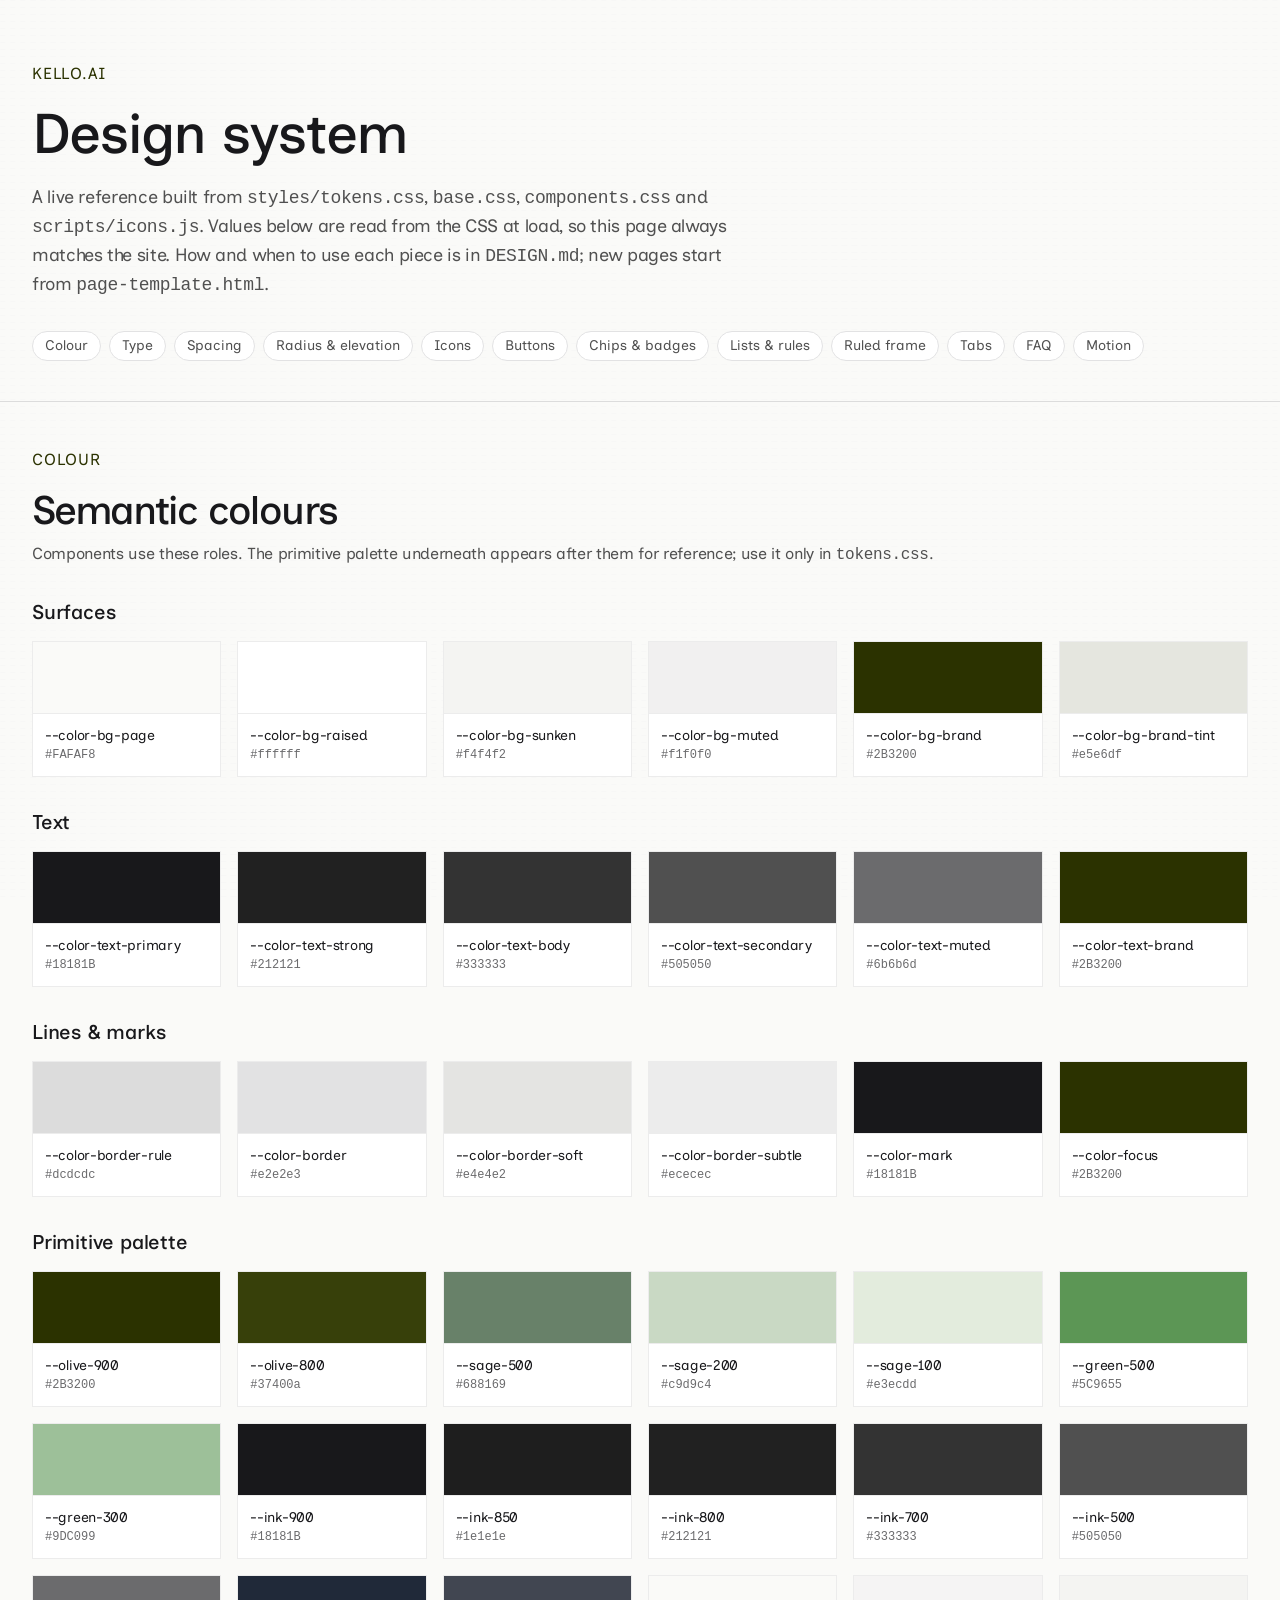
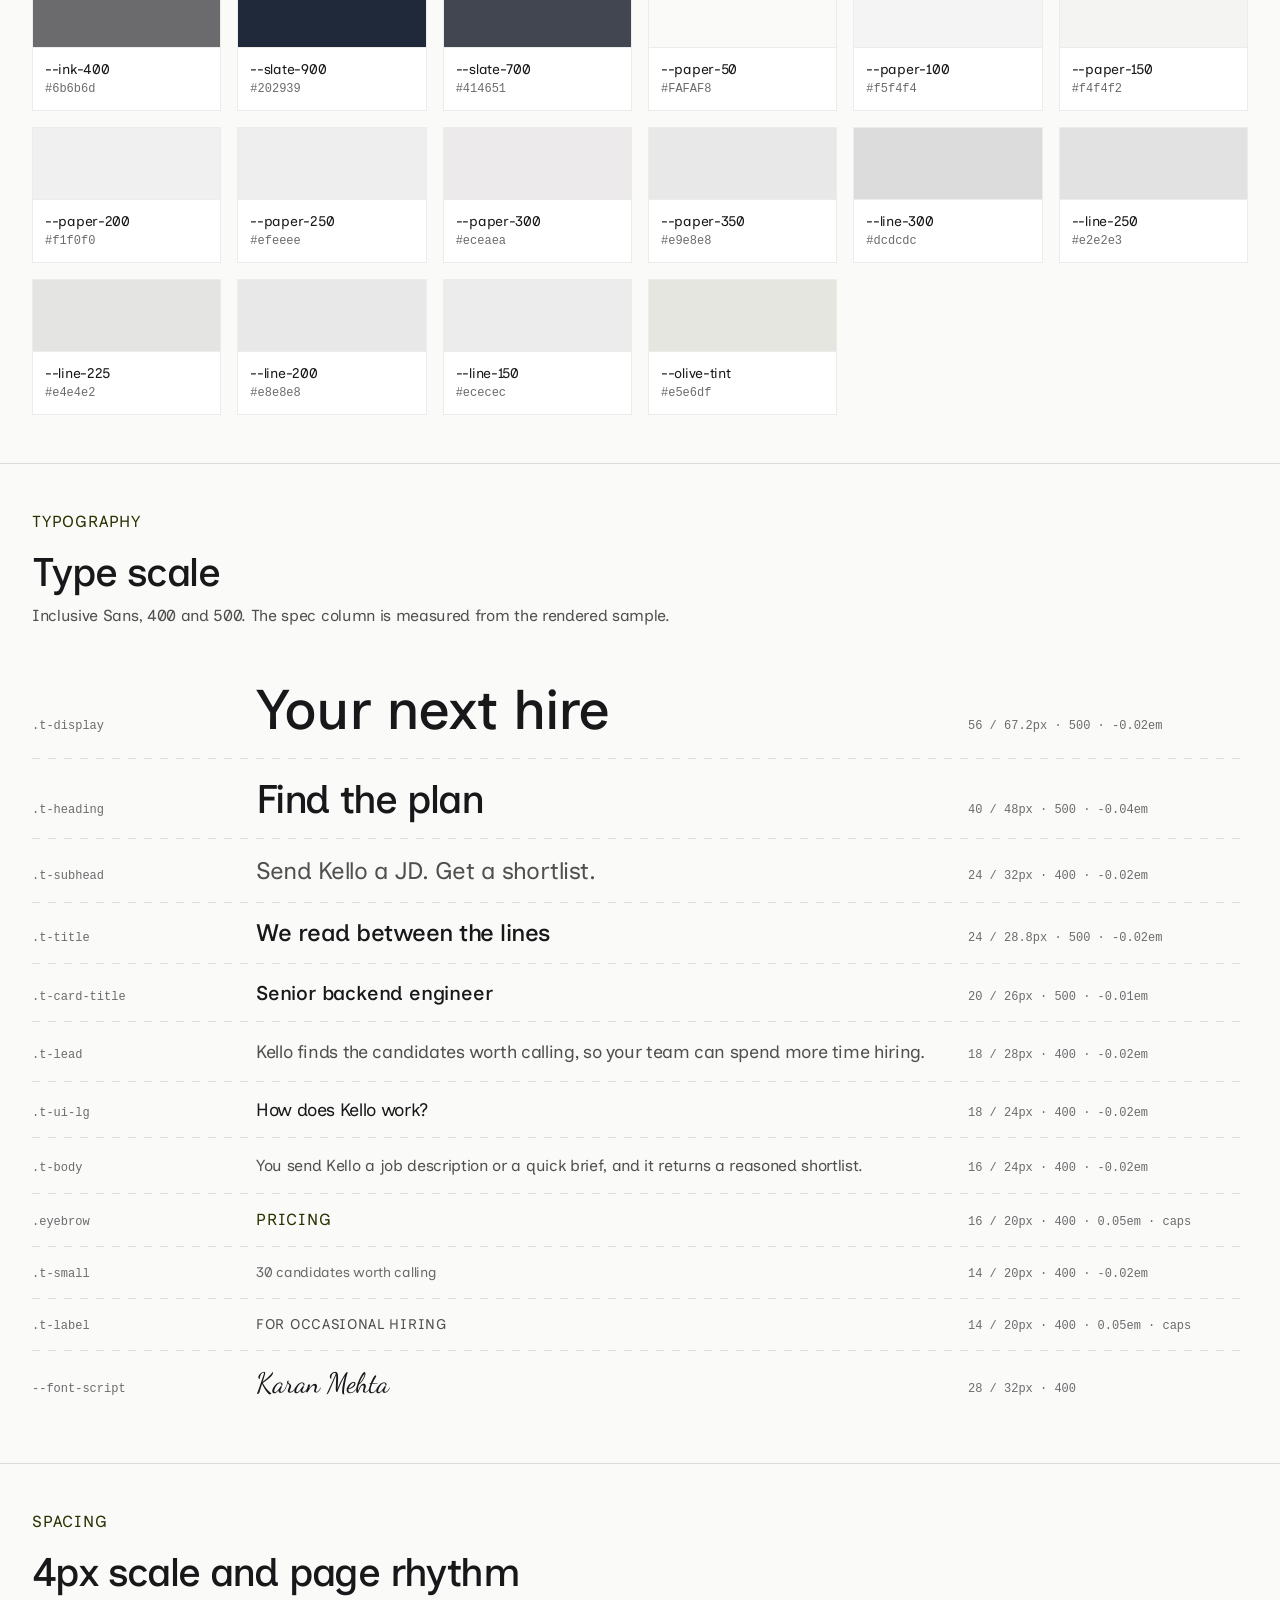
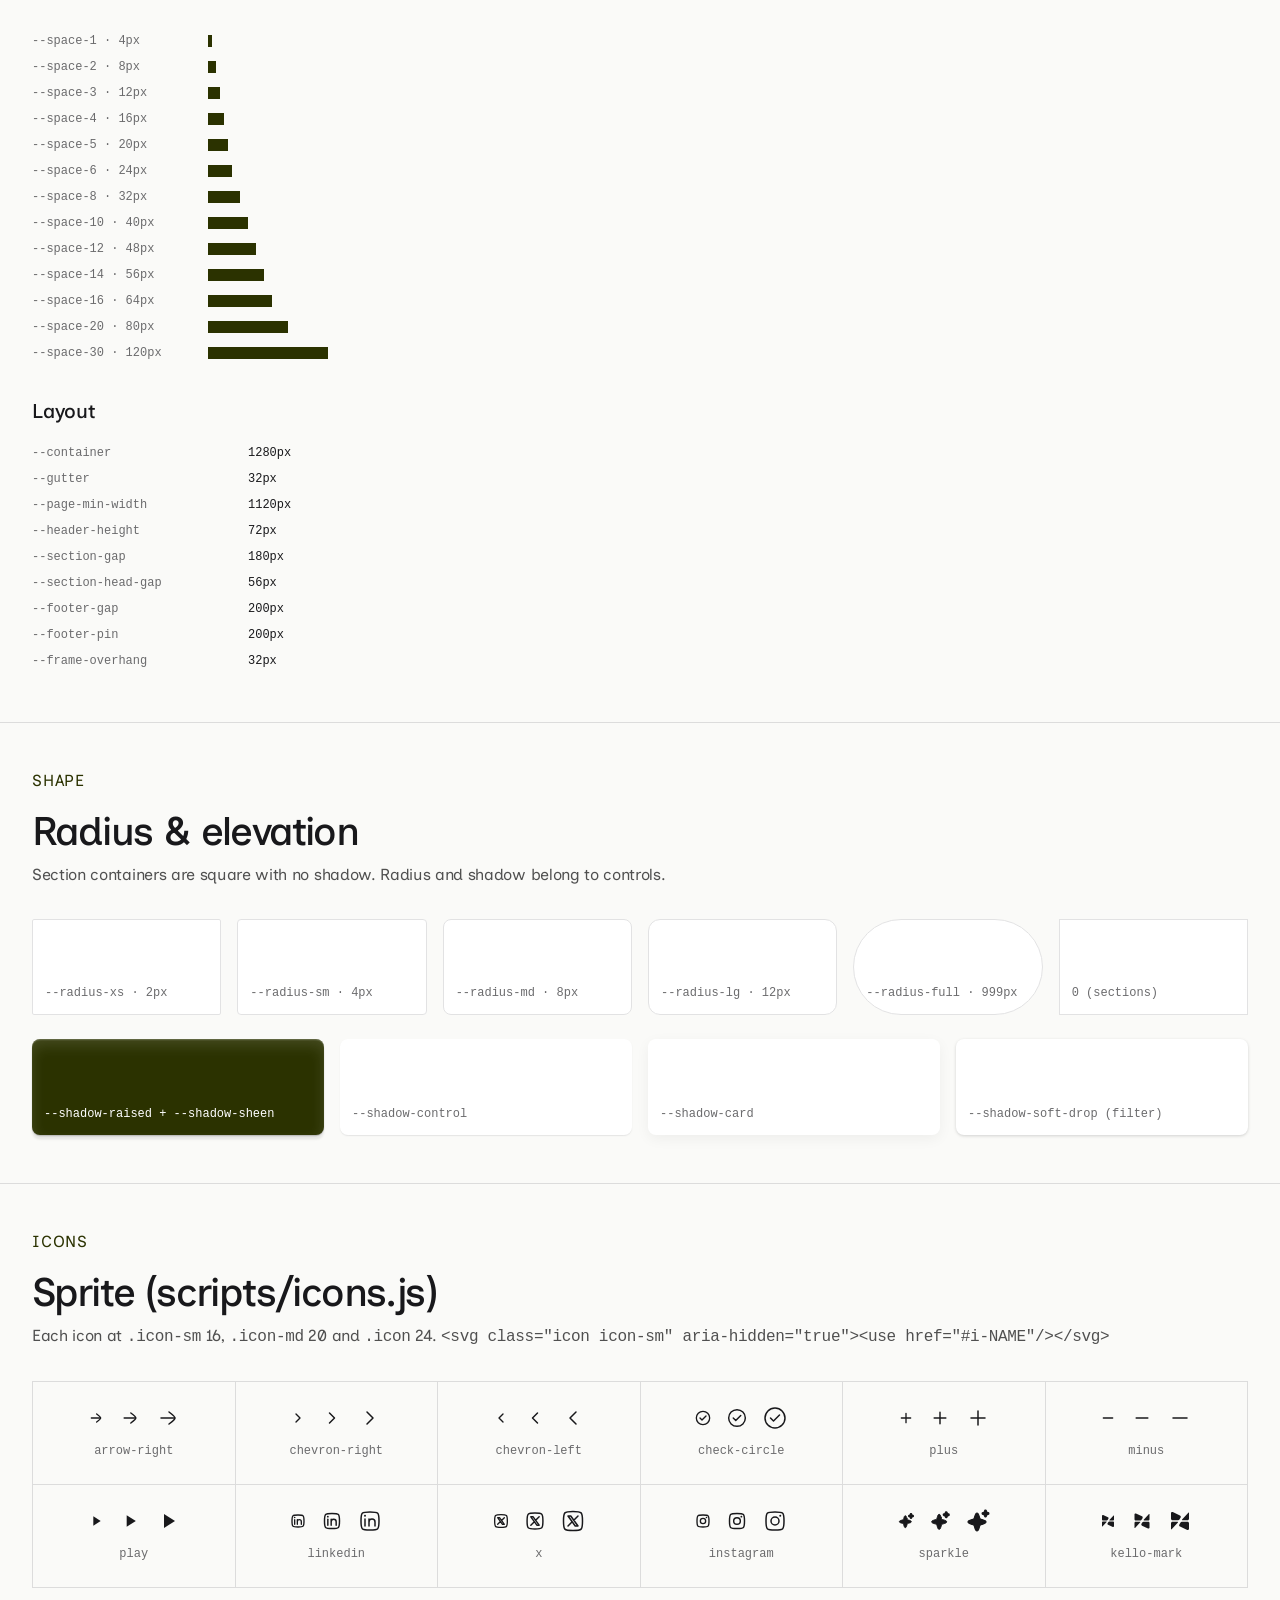
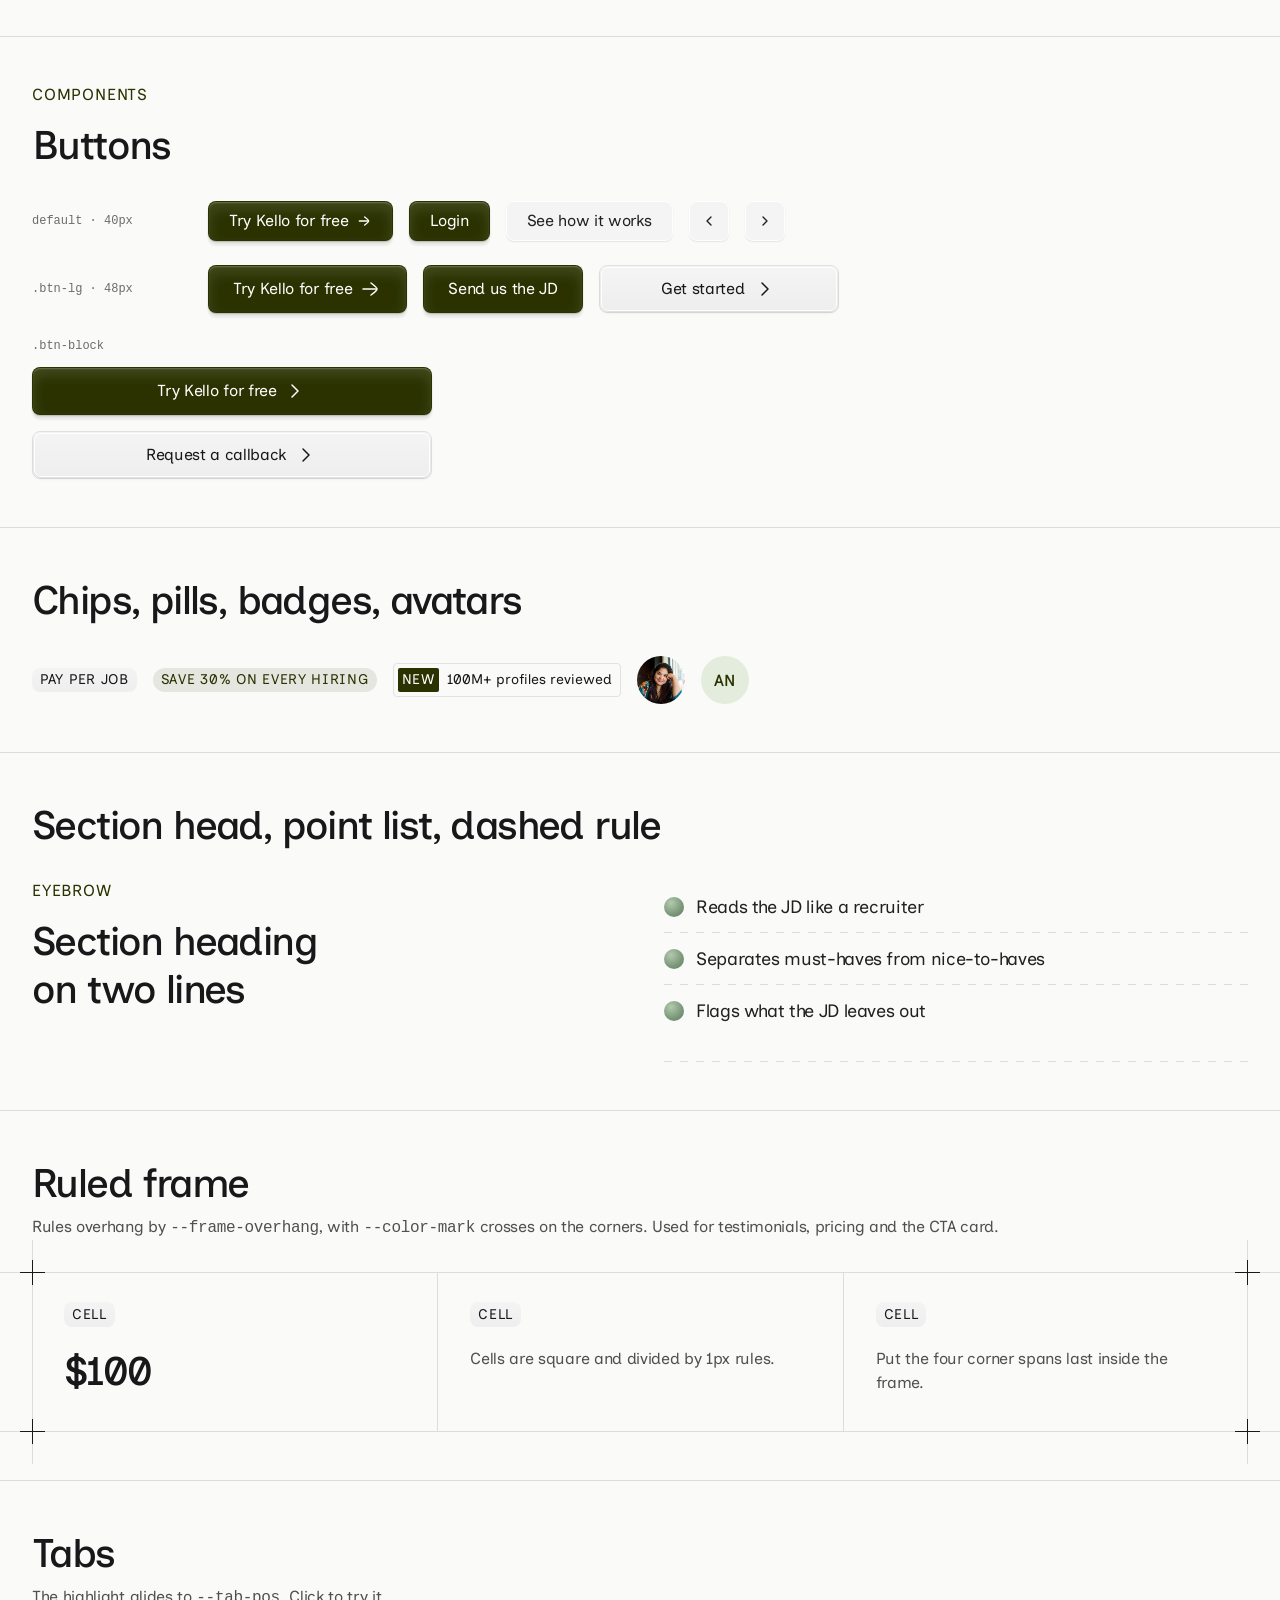
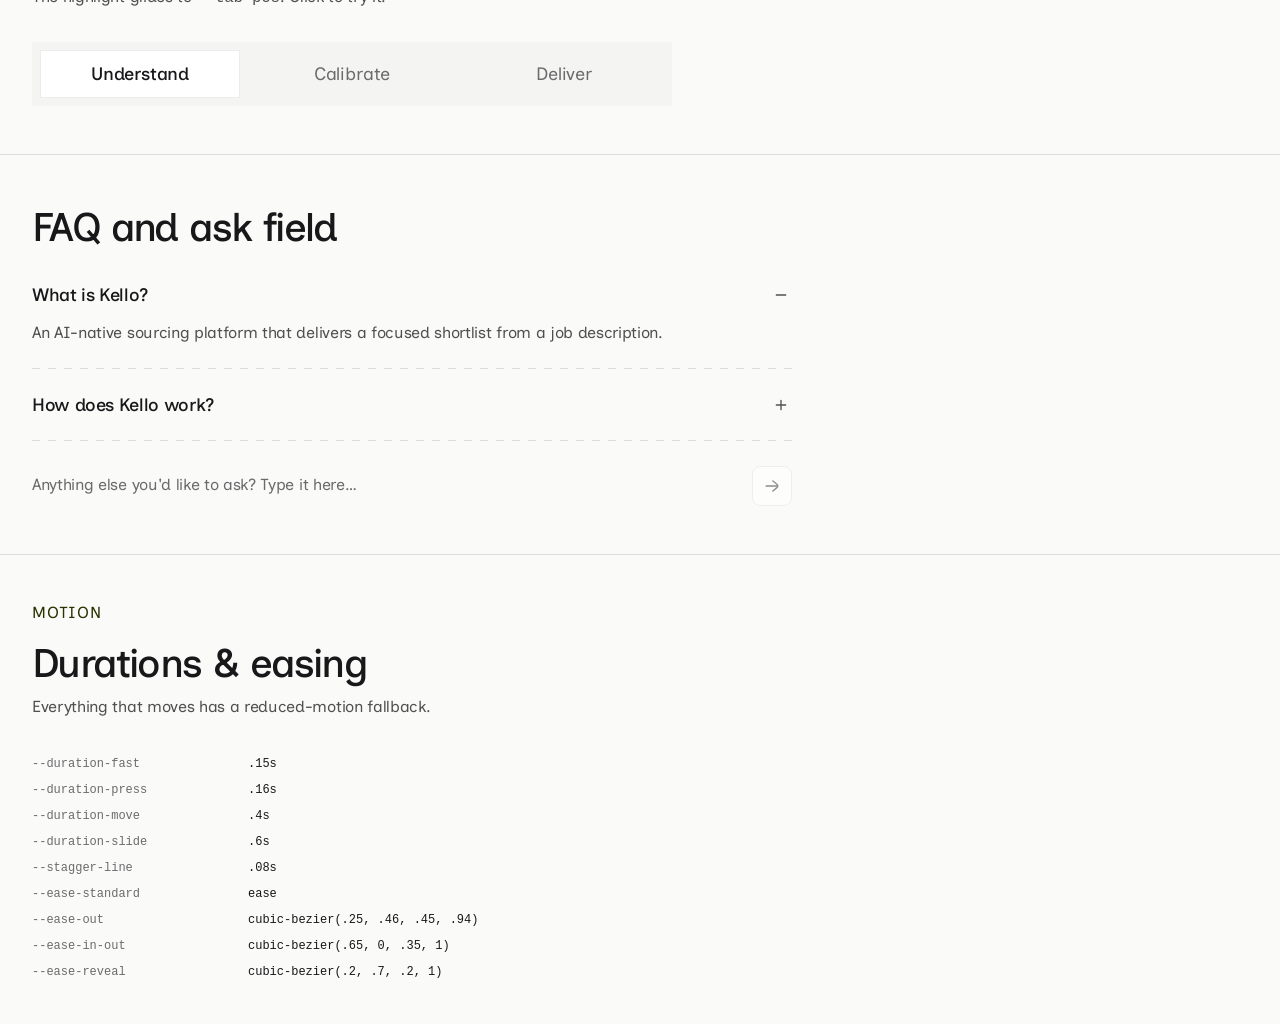
==== design-system.html @ a28cdc4d "Standardise the design system: tokens, components, icons, docs Split the single-file page into a sha" ====
<!DOCTYPE html>
<html lang="en">
<head>
<meta charset="UTF-8">
<meta name="viewport" content="width=device-width, initial-scale=1.0">
<meta name="robots" content="noindex">
<title>Design system — Kello.ai</title>
<link rel="icon" type="image/svg+xml" href="assets/favicon.svg">
<link rel="preconnect" href="https://fonts.googleapis.com">
<link rel="preconnect" href="https://fonts.gstatic.com" crossorigin>
<link href="https://fonts.googleapis.com/css2?family=Inclusive+Sans:ital,wght@0,400;0,500;0,600;0,700;1,500&family=Dancing+Script:wght@500&display=swap" rel="stylesheet">
<link rel="stylesheet" href="styles/tokens.css">
<link rel="stylesheet" href="styles/base.css">
<link rel="stylesheet" href="styles/components.css">
<style>
  /* style-guide layout only; everything it shows comes from the shared CSS */
  .ds-top{padding:var(--space-16) 0 var(--space-10);}
  .ds-top p{margin-top:var(--space-4);max-width:720px;}
  .ds-nav{display:flex;flex-wrap:wrap;gap:var(--space-2);margin-top:var(--space-8);}
  .ds-nav a{padding:var(--space-1) var(--space-3);border:1px solid var(--color-border);border-radius:var(--radius-full);font-size:var(--text-small-size);line-height:var(--text-small-lh);color:var(--color-text-secondary);background:var(--color-bg-raised);}
  .ds-nav a:hover{color:var(--color-text-brand);border-color:var(--color-text-brand);}
  .ds section{padding:var(--space-12) 0;border-top:1px solid var(--color-border-rule);}
  .ds .section-head{margin-bottom:var(--space-8);}
  .ds-note{margin-top:var(--space-2);}
  .ds-grid{display:grid;gap:var(--space-4);}
  .ds-grid.c4{grid-template-columns:repeat(4, 1fr);}
  .ds-grid.c6{grid-template-columns:repeat(6, 1fr);}
  .ds-swatch{border:1px solid var(--color-border-subtle);background:var(--color-bg-raised);}
  .ds-swatch .chipcol{height:72px;border-bottom:1px solid var(--color-border-subtle);}
  .ds-swatch .meta{padding:var(--space-3);}
  .ds-code{font-family:ui-monospace, SFMono-Regular, Menlo, monospace;font-size:12px;line-height:18px;color:var(--color-text-muted);letter-spacing:0;word-break:break-all;}
  .ds-row{display:grid;grid-template-columns:200px 1fr 280px;gap:var(--space-6);align-items:baseline;padding:var(--space-4) 0;background-image:var(--texture-dash-rule);background-repeat:repeat-x;background-position:left bottom;background-size:16px 1px;}
  .ds-row:last-child{background:none;}
  .ds-space{display:flex;align-items:center;gap:var(--space-4);padding:var(--space-1) 0;}
  .ds-space .bar{height:12px;background:var(--color-bg-brand);}
  .ds-space .ds-code{width:160px;}
  .ds-box{height:96px;display:flex;align-items:flex-end;padding:var(--space-3);background:var(--color-bg-raised);border:1px solid var(--color-border);}
  .ds-icons{display:grid;grid-template-columns:repeat(6, 1fr);border-top:1px solid var(--color-border-rule);border-left:1px solid var(--color-border-rule);}
  .ds-icons > div{display:flex;flex-direction:column;align-items:center;gap:var(--space-3);padding:var(--space-6) var(--space-2);border-right:1px solid var(--color-border-rule);border-bottom:1px solid var(--color-border-rule);background:var(--color-bg-page);color:var(--color-text-primary);}
  .ds-icons .sizes{display:flex;align-items:center;gap:var(--space-4);}
  .ds-stack{display:flex;flex-wrap:wrap;align-items:center;gap:var(--space-4);}
  .ds-stack + .ds-stack{margin-top:var(--space-6);}
  .ds-label{width:160px;flex-shrink:0;}
  .ds-frame-demo{display:grid;grid-template-columns:repeat(3, 1fr);background:var(--color-bg-page);}
  .ds-frame-demo > div{padding:var(--space-8);min-height:160px;}
  .ds-frame-demo > div + div{border-left:1px solid var(--color-border-rule);}
  .ds-tabs{max-width:640px;}
  .ds-faq{max-width:760px;}
</style>
</head>
<body class="ds">
<script src="scripts/icons.js"></script>
<div class="bg-pattern"></div>

<div class="wrap">
  <header class="ds-top">
    <div class="eyebrow">Kello.ai</div>
    <h1 class="t-display">Design system</h1>
    <p class="t-lead">A live reference built from <code>styles/tokens.css</code>, <code>base.css</code>, <code>components.css</code> and <code>scripts/icons.js</code>. Values below are read from the CSS at load, so this page always matches the site. How and when to use each piece is in <code>DESIGN.md</code>; new pages start from <code>page-template.html</code>.</p>
    <nav class="ds-nav" aria-label="Sections">
      <a href="#colour">Colour</a><a href="#type">Type</a><a href="#spacing">Spacing</a><a href="#radius">Radius &amp; elevation</a><a href="#icons">Icons</a><a href="#buttons">Buttons</a><a href="#tags">Chips &amp; badges</a><a href="#lists">Lists &amp; rules</a><a href="#frame">Ruled frame</a><a href="#tabs">Tabs</a><a href="#faq">FAQ</a><a href="#motion">Motion</a>
    </nav>
  </header>
</div>

<main>
<section id="colour">
  <div class="wrap">
    <div class="section-head"><div class="eyebrow">Colour</div><h2>Semantic colours</h2>
      <p class="t-body ds-note">Components use these roles. The primitive palette underneath appears after them for reference; use it only in <code>tokens.css</code>.</p></div>
    <h3 class="t-card-title">Surfaces</h3>
    <div class="ds-grid c6" data-swatches="--color-bg-page --color-bg-raised --color-bg-sunken --color-bg-muted --color-bg-brand --color-bg-brand-tint" style="margin:var(--space-4) 0 var(--space-8)"></div>
    <h3 class="t-card-title">Text</h3>
    <div class="ds-grid c6" data-swatches="--color-text-primary --color-text-strong --color-text-body --color-text-secondary --color-text-muted --color-text-brand" style="margin:var(--space-4) 0 var(--space-8)"></div>
    <h3 class="t-card-title">Lines &amp; marks</h3>
    <div class="ds-grid c6" data-swatches="--color-border-rule --color-border --color-border-soft --color-border-subtle --color-mark --color-focus" style="margin:var(--space-4) 0 var(--space-8)"></div>
    <h3 class="t-card-title">Primitive palette</h3>
    <div class="ds-grid c6" data-swatches="--olive-900 --olive-800 --sage-500 --sage-200 --sage-100 --green-500 --green-300 --ink-900 --ink-850 --ink-800 --ink-700 --ink-500 --ink-400 --slate-900 --slate-700 --paper-50 --paper-100 --paper-150 --paper-200 --paper-250 --paper-300 --paper-350 --line-300 --line-250 --line-225 --line-200 --line-150 --olive-tint" style="margin-top:var(--space-4)"></div>
  </div>
</section>

<section id="type">
  <div class="wrap">
    <div class="section-head"><div class="eyebrow">Typography</div><h2>Type scale</h2>
      <p class="t-body ds-note">Inclusive Sans, 400 and 500. The spec column is measured from the rendered sample.</p></div>
    <div id="type-rows">
      <div class="ds-row"><span class="ds-code">.t-display</span><span class="t-display">Your next hire</span><span class="ds-code" data-spec></span></div>
      <div class="ds-row"><span class="ds-code">.t-heading</span><span class="t-heading">Find the plan</span><span class="ds-code" data-spec></span></div>
      <div class="ds-row"><span class="ds-code">.t-subhead</span><span class="t-subhead">Send Kello a JD. Get a shortlist.</span><span class="ds-code" data-spec></span></div>
      <div class="ds-row"><span class="ds-code">.t-title</span><span class="t-title">We read between the lines</span><span class="ds-code" data-spec></span></div>
      <div class="ds-row"><span class="ds-code">.t-card-title</span><span class="t-card-title">Senior backend engineer</span><span class="ds-code" data-spec></span></div>
      <div class="ds-row"><span class="ds-code">.t-lead</span><span class="t-lead">Kello finds the candidates worth calling, so your team can spend more time hiring.</span><span class="ds-code" data-spec></span></div>
      <div class="ds-row"><span class="ds-code">.t-ui-lg</span><span class="t-ui-lg">How does Kello work?</span><span class="ds-code" data-spec></span></div>
      <div class="ds-row"><span class="ds-code">.t-body</span><span class="t-body">You send Kello a job description or a quick brief, and it returns a reasoned shortlist.</span><span class="ds-code" data-spec></span></div>
      <div class="ds-row"><span class="ds-code">.eyebrow</span><span class="eyebrow" style="margin:0">Pricing</span><span class="ds-code" data-spec></span></div>
      <div class="ds-row"><span class="ds-code">.t-small</span><span class="t-small">30 candidates worth calling</span><span class="ds-code" data-spec></span></div>
      <div class="ds-row"><span class="ds-code">.t-label</span><span class="t-label">For occasional hiring</span><span class="ds-code" data-spec></span></div>
      <div class="ds-row"><span class="ds-code">--font-script</span><span style="font-family:var(--font-script);font-size:28px;line-height:32px;color:var(--color-text-primary)">Karan Mehta</span><span class="ds-code" data-spec></span></div>
    </div>
  </div>
</section>

<section id="spacing">
  <div class="wrap">
    <div class="section-head"><div class="eyebrow">Spacing</div><h2>4px scale and page rhythm</h2></div>
    <div id="space-rows" data-space="--space-1 --space-2 --space-3 --space-4 --space-5 --space-6 --space-8 --space-10 --space-12 --space-14 --space-16 --space-20 --space-30"></div>
    <h3 class="t-card-title" style="margin:var(--space-8) 0 var(--space-4)">Layout</h3>
    <div id="layout-rows" data-tokens="--container --gutter --page-min-width --header-height --section-gap --section-head-gap --footer-gap --footer-pin --frame-overhang"></div>
  </div>
</section>

<section id="radius">
  <div class="wrap">
    <div class="section-head"><div class="eyebrow">Shape</div><h2>Radius &amp; elevation</h2>
      <p class="t-body ds-note">Section containers are square with no shadow. Radius and shadow belong to controls.</p></div>
    <div class="ds-grid c6" id="radius-boxes" data-radius="--radius-xs --radius-sm --radius-md --radius-lg --radius-full"></div>
    <div class="ds-grid c4" id="shadow-boxes" style="margin-top:var(--space-6)"></div>
  </div>
</section>

<section id="icons">
  <div class="wrap">
    <div class="section-head"><div class="eyebrow">Icons</div><h2>Sprite (scripts/icons.js)</h2>
      <p class="t-body ds-note">Each icon at <code>.icon-sm</code> 16, <code>.icon-md</code> 20 and <code>.icon</code> 24. <code>&lt;svg class="icon icon-sm" aria-hidden="true"&gt;&lt;use href="#i-NAME"/&gt;&lt;/svg&gt;</code></p></div>
    <div class="ds-icons" id="icon-grid"></div>
  </div>
</section>

<section id="buttons">
  <div class="wrap">
    <div class="section-head"><div class="eyebrow">Components</div><h2>Buttons</h2></div>
    <div class="ds-stack"><span class="ds-code ds-label">default · 40px</span>
      <a href="#" class="btn btn-primary">Try Kello for free <svg class="icon" aria-hidden="true"><use href="#i-arrow-right"/></svg></a>
      <a href="#" class="btn btn-primary">Login</a>
      <a href="#" class="btn btn-secondary">See how it works</a>
      <button class="btn btn-secondary btn-icon" aria-label="Previous"><svg class="icon icon-sm" aria-hidden="true"><use href="#i-chevron-left"/></svg></button>
      <button class="btn btn-secondary btn-icon" aria-label="Next"><svg class="icon icon-sm" aria-hidden="true"><use href="#i-chevron-right"/></svg></button>
    </div>
    <div class="ds-stack"><span class="ds-code ds-label">.btn-lg · 48px</span>
      <a href="#" class="btn btn-primary btn-lg">Try Kello for free <svg class="icon" aria-hidden="true"><use href="#i-arrow-right"/></svg></a>
      <a href="#" class="btn btn-primary btn-lg">Send us the JD</a>
      <a href="#" class="btn btn-lg btn-soft" style="width:240px"><span class="btn-face">Get started <svg class="icon icon-sm" aria-hidden="true"><use href="#i-chevron-right"/></svg></span></a>
    </div>
    <div class="ds-stack" style="max-width:400px"><span class="ds-code ds-label">.btn-block</span></div>
    <div class="ds-grid" style="max-width:400px;margin-top:var(--space-3)">
      <a href="#" class="btn btn-primary btn-lg btn-block">Try Kello for free <svg class="icon" aria-hidden="true"><use href="#i-chevron-right"/></svg></a>
      <a href="#" class="btn btn-lg btn-soft btn-block"><span class="btn-face">Request a callback <svg class="icon icon-sm" aria-hidden="true"><use href="#i-chevron-right"/></svg></span></a>
    </div>
  </div>
</section>

<section id="tags">
  <div class="wrap">
    <div class="section-head"><h2>Chips, pills, badges, avatars</h2></div>
    <div class="ds-stack">
      <span class="chip">PAY PER JOB</span>
      <span class="pill">SAVE 30% ON EVERY HIRING</span>
      <span class="badge"><span class="badge-tag">NEW</span> 100M+ profiles reviewed</span>
      <img class="avatar" src="assets/avatar-ananya.jpg" alt="">
      <span class="avatar initials" aria-hidden="true">AN</span>
    </div>
  </div>
</section>

<section id="lists">
  <div class="wrap">
    <div class="section-head"><h2>Section head, point list, dashed rule</h2></div>
    <div class="ds-grid c4" style="grid-template-columns:1fr 1fr;gap:var(--space-12)">
      <div>
        <div class="section-head" style="margin:0"><div class="eyebrow">Eyebrow</div><h2>Section heading<br>on two lines</h2></div>
      </div>
      <div>
        <ul class="point-list">
          <li><span class="point-dot" aria-hidden="true"></span>Reads the JD like a recruiter</li>
          <li><span class="point-dot" aria-hidden="true"></span>Separates must-haves from nice-to-haves</li>
          <li><span class="point-dot" aria-hidden="true"></span>Flags what the JD leaves out</li>
        </ul>
        <div class="rule-dashed" style="margin-top:var(--space-6)"></div>
      </div>
    </div>
  </div>
</section>

<section id="frame">
  <div class="wrap">
    <div class="section-head"><h2>Ruled frame</h2>
      <p class="t-body ds-note">Rules overhang by <code>--frame-overhang</code>, with <code>--color-mark</code> crosses on the corners. Used for testimonials, pricing and the CTA card.</p></div>
    <div class="ruled-frame ds-frame-demo">
      <div><span class="chip">CELL</span><p class="t-heading" style="margin-top:var(--space-6)">$100</p></div>
      <div><span class="chip">CELL</span><p class="t-body" style="margin-top:var(--space-6)">Cells are square and divided by 1px rules.</p></div>
      <div><span class="chip">CELL</span><p class="t-body" style="margin-top:var(--space-6)">Put the four corner spans last inside the frame.</p></div>
      <span class="ruled-corner tl" aria-hidden="true"></span>
      <span class="ruled-corner tr" aria-hidden="true"></span>
      <span class="ruled-corner bl" aria-hidden="true"></span>
      <span class="ruled-corner br" aria-hidden="true"></span>
    </div>
  </div>
</section>

<section id="tabs">
  <div class="wrap">
    <div class="section-head"><h2>Tabs</h2>
      <p class="t-body ds-note">The highlight glides to <code>--tab-pos</code>. Click to try it.</p></div>
    <div class="tabs ds-tabs" role="tablist" aria-label="Demo" style="--tab-count:3">
      <span class="tab-glider" aria-hidden="true"></span>
      <button class="tab-btn active" role="tab" aria-selected="true">Understand</button>
      <button class="tab-btn" role="tab" aria-selected="false">Calibrate</button>
      <button class="tab-btn" role="tab" aria-selected="false">Deliver</button>
    </div>
  </div>
</section>

<section id="faq">
  <div class="wrap">
    <div class="section-head"><h2>FAQ and ask field</h2></div>
    <div class="ds-faq">
      <div class="faq-item open">
        <button class="faq-q-btn" aria-expanded="true" aria-controls="ds-a-1">
          <span class="faq-q" id="ds-q-1">What is Kello?</span>
          <span class="faq-icon" aria-hidden="true">
            <svg class="icon icon-sm i-plus" aria-hidden="true"><use href="#i-plus"/></svg>
            <svg class="icon icon-sm i-minus" aria-hidden="true"><use href="#i-minus"/></svg>
          </span>
        </button>
        <div class="faq-a" id="ds-a-1" role="region" aria-labelledby="ds-q-1">An AI-native sourcing platform that delivers a focused shortlist from a job description.</div>
      </div>
      <div class="faq-item">
        <button class="faq-q-btn" aria-expanded="false" aria-controls="ds-a-2">
          <span class="faq-q" id="ds-q-2">How does Kello work?</span>
          <span class="faq-icon" aria-hidden="true">
            <svg class="icon icon-sm i-plus" aria-hidden="true"><use href="#i-plus"/></svg>
            <svg class="icon icon-sm i-minus" aria-hidden="true"><use href="#i-minus"/></svg>
          </span>
        </button>
        <div class="faq-a" id="ds-a-2" role="region" aria-labelledby="ds-q-2">It reads between the lines, searches 100M+ profiles and returns a reasoned shortlist.</div>
      </div>
      <form class="ask-field" action="#" novalidate>
        <label class="sr-only" for="ds-ask">Ask Kello a question</label>
        <input id="ds-ask" type="text" autocomplete="off" placeholder="Anything else you'd like to ask? Type it here…">
        <button type="submit" aria-label="Send your question"><svg class="icon icon-md" aria-hidden="true"><use href="#i-arrow-right"/></svg></button>
      </form>
    </div>
  </div>
</section>

<section id="motion">
  <div class="wrap">
    <div class="section-head"><div class="eyebrow">Motion</div><h2>Durations &amp; easing</h2>
      <p class="t-body ds-note">Everything that moves has a reduced-motion fallback.</p></div>
    <div id="motion-rows" data-tokens="--duration-fast --duration-press --duration-move --duration-slide --stagger-line --ease-standard --ease-out --ease-in-out --ease-reveal"></div>
  </div>
</section>
</main>

<script src="scripts/site.js"></script>
<script>
(function(){
  const root = getComputedStyle(document.documentElement);
  const val = t => root.getPropertyValue(t).trim();
  const el = (tag, cls, html) => { const e = document.createElement(tag); if (cls) e.className = cls; if (html != null) e.innerHTML = html; return e; };

  // colour swatches
  document.querySelectorAll('[data-swatches]').forEach(grid=>{
    grid.dataset.swatches.split(' ').forEach(t=>{
      const s = el('div', 'ds-swatch');
      const c = el('div', 'chipcol'); c.style.background = 'var(' + t + ')';
      s.append(c, el('div', 'meta', '<div class="t-small" style="color:var(--color-text-primary)">' + t + '</div><div class="ds-code">' + val(t) + '</div>'));
      grid.append(s);
    });
  });

  // type specs, measured from each sample
  document.querySelectorAll('#type-rows .ds-row').forEach(row=>{
    const c = getComputedStyle(row.children[1]);
    const ls = parseFloat(c.letterSpacing) / parseFloat(c.fontSize);
    row.querySelector('[data-spec]').textContent =
      parseFloat(c.fontSize) + ' / ' + parseFloat(c.lineHeight) + 'px · ' + c.fontWeight +
      (isNaN(ls) || !ls ? '' : ' · ' + ls.toFixed(2) + 'em') + (c.textTransform === 'uppercase' ? ' · caps' : '');
  });

  // spacing bars
  const sp = document.getElementById('space-rows');
  sp.dataset.space.split(' ').forEach(t=>{
    const r = el('div', 'ds-space');
    const b = el('div', 'bar'); b.style.width = 'var(' + t + ')';
    r.append(el('span', 'ds-code', t + ' · ' + val(t)), b);
    sp.append(r);
  });
  document.querySelectorAll('#layout-rows, #motion-rows').forEach(box=>{
    box.dataset.tokens.split(' ').forEach(t=>{
      box.append(el('div', 'ds-space', '<span class="ds-code" style="width:200px">' + t + '</span><span class="ds-code" style="width:auto;color:var(--color-text-primary)">' + val(t) + '</span>'));
    });
  });

  // radius + shadows
  const rb = document.getElementById('radius-boxes');
  rb.dataset.radius.split(' ').concat(['0 (sections)']).forEach(t=>{
    const b = el('div', 'ds-box');
    b.style.borderRadius = t.startsWith('--') ? 'var(' + t + ')' : '0';
    b.append(el('span', 'ds-code', t + (t.startsWith('--') ? ' · ' + val(t) : '')));
    rb.append(b);
  });
  const sb = document.getElementById('shadow-boxes');
  [['--shadow-raised', 'var(--shadow-raised), var(--shadow-sheen)', true], ['--shadow-control', 'var(--shadow-control)'], ['--shadow-card', 'var(--shadow-card)'], ['--shadow-soft-drop', null]].forEach(([t, sh, dark])=>{
    const b = el('div', 'ds-box');
    b.style.borderRadius = 'var(--radius-md)'; b.style.border = '0';
    if (sh) b.style.boxShadow = sh; else b.style.filter = 'drop-shadow(var(--shadow-soft-drop))';
    if (dark) { b.style.background = 'var(--color-bg-brand)'; }
    const l = el('span', 'ds-code', t + (dark ? ' + --shadow-sheen' : '') + (sh ? '' : ' (filter)'));
    if (dark) l.style.color = 'var(--color-text-inverse)';
    b.append(l); sb.append(b);
  });

  // icons
  const ig = document.getElementById('icon-grid');
  (window.KELLO_ICONS || []).forEach(n=>{
    const use = '<use href="#i-' + n + '"/>';
    const c = el('div', '', '<div class="sizes">' +
      '<svg class="icon icon-sm" aria-hidden="true">' + use + '</svg>' +
      '<svg class="icon icon-md" aria-hidden="true">' + use + '</svg>' +
      '<svg class="icon" aria-hidden="true">' + use + '</svg></div><span class="ds-code">' + n + '</span>');
    ig.append(c);
  });

  // demo tabs: click glides the highlight
  document.querySelectorAll('.ds-tabs').forEach(tabs=>{
    const btns = [...tabs.querySelectorAll('.tab-btn')];
    btns.forEach((b, i)=>b.addEventListener('click', ()=>{
      tabs.style.setProperty('--tab-pos', i);
      btns.forEach((x, j)=>{ x.classList.toggle('active', i === j); x.setAttribute('aria-selected', i === j); });
    }));
  });
})();
</script>
</body>
</html>
---- styles/tokens.css ----
/* ==========================================================================
   Kello design tokens
   --------------------------------------------------------------------------
   Every value the design language uses lives here. Components and pages
   read the SEMANTIC tokens (--color-text-muted, --text-body-size, ...);
   the PRIMITIVE palette underneath is only referenced from this file.
   See DESIGN.md for when to use what, and design-system.html for a live
   view of every token.
   ========================================================================== */

:root{
  /* ---- Primitive palette ------------------------------------------------ */
  /* brand olive */
  --olive-900:#2B3200;          /* primary action, brand mark */
  --olive-800:#37400a;
  /* sage greens (supporting) */
  --sage-500:#688169;
  --sage-200:#c9d9c4;
  --sage-100:#e3ecdd;
  --green-500:#5C9655;          /* CTA depth-art lines */
  --green-300:#9DC099;          /* CTA depth-art glow */
  /* warm neutrals (text) */
  --ink-900:#18181B;
  --ink-850:#1e1e1e;
  --ink-800:#212121;
  --ink-700:#333333;
  --ink-500:#505050;
  --ink-400:#6b6b6d;            /* 5.1:1 on the page, 4.8:1 on sunken surfaces */
  /* cool neutrals (pricing, from the Figma pricing frame) */
  --slate-900:#202939;
  --slate-700:#414651;
  /* warm neutrals (surfaces and lines) */
  --paper-50:#FAFAF8;
  --paper-100:#f5f4f4;
  --paper-150:#f4f4f2;
  --paper-200:#f1f0f0;
  --paper-250:#efeeee;
  --paper-300:#eceaea;
  --paper-350:#e9e8e8;
  --line-300:#dcdcdc;
  --line-250:#e2e2e3;
  --line-225:#e4e4e2;
  --line-200:#e8e8e8;
  --line-150:#ececec;
  --white:#ffffff;
  --near-white:#fefeff;         /* button highlight edge */
  --olive-tint:#e5e6df;         /* olive-on-light pill */

  /* ---- Semantic colour ---------------------------------------------------- */
  --color-bg-page:var(--paper-50);          /* canvas */
  --color-bg-raised:var(--white);           /* panels, cards, fields */
  --color-bg-sunken:var(--paper-150);       /* tab bars, trays */
  --color-bg-muted:var(--paper-200);        /* placeholders, avatars */
  --color-bg-brand:var(--olive-900);
  --color-bg-brand-tint:var(--olive-tint);

  --color-text-primary:var(--ink-900);      /* headings, key copy */
  --color-text-strong:var(--ink-800);       /* nav, list items, quotes */
  --color-text-body:var(--ink-700);         /* long-form paragraphs */
  --color-text-secondary:var(--ink-500);    /* supporting copy, footer */
  --color-text-muted:var(--ink-400);        /* meta, placeholders, inactive */
  --color-text-inverse:var(--white);
  --color-text-brand:var(--olive-900);      /* eyebrows, links, hover */

  --color-border-rule:var(--line-300);      /* ruled frames, dashed rules */
  --color-border:var(--line-250);           /* controls */
  --color-border-soft:var(--line-225);      /* footer rules */
  --color-border-subtle:var(--line-150);    /* raised cards */
  --color-mark:var(--ink-900);              /* ruled-frame corner crosses */

  --color-focus:var(--olive-900);

  /* ---- Typography --------------------------------------------------------- */
  --font-sans:'Inclusive Sans', ui-sans-serif, system-ui, -apple-system, sans-serif;
  --font-script:'Dancing Script', 'Segoe Script', 'Brush Script MT', cursive;

  --weight-regular:400;
  --weight-medium:500;

  --tracking-tighter:-0.04em;   /* section headings */
  --tracking-tight:-0.02em;     /* default for all running text */
  --tracking-snug:-0.01em;      /* tabs, card titles, wordmark */
  --tracking-caps:0.05em;       /* every ALL-CAPS label */

  /* type scale: size / line-height pairs (px) */
  --text-display-size:56px;  --text-display-lh:1.2;   /* hero headline */
  --text-heading-size:40px;  --text-heading-lh:1.2;   /* section headings, prices */
  --text-subhead-size:24px;  --text-subhead-lh:32px;  /* lead lines, wordmark */
  --text-title-size:24px;    --text-title-lh:1.2;     /* panel titles */
  --text-card-size:20px;     --text-card-lh:26px;     /* card titles */
  --text-lead-size:18px;     --text-lead-lh:28px;     /* paragraphs, lists, quotes */
  --text-ui-lg-size:18px;    --text-ui-lg-lh:24px;    /* nav-scale UI, FAQ questions, footer */
  --text-body-size:16px;     --text-body-lh:24px;     /* body, buttons (48px) */
  --text-control-size:16px;  --text-control-lh:20px;  /* buttons (40px), eyebrows */
  --text-small-size:14px;    --text-small-lh:20px;    /* meta, features, labels */
  --text-tag-size:14px;      --text-tag-lh:16px;      /* chips, pills */

  /* ---- Spacing (4px base; --space-N = N x 4px) ---------------------------- */
  --space-1:4px;
  --space-2:8px;
  --space-3:12px;
  --space-4:16px;
  --space-5:20px;
  --space-6:24px;
  --space-8:32px;
  --space-10:40px;
  --space-12:48px;
  --space-14:56px;
  --space-16:64px;
  --space-20:80px;
  --space-30:120px;

  /* ---- Layout ------------------------------------------------------------- */
  --container:1280px;
  --gutter:var(--space-8);                  /* min side margin below the container */
  --page-min-width:1120px;                  /* desktop-only layout */
  --header-height:72px;
  --section-gap:180px;                      /* content-to-content between sections */
  --section-head-gap:var(--space-14);       /* heading block to its content */
  --footer-gap:200px;                       /* last section to the footer's content */
  --footer-pin:200px;                       /* card height above the fold when the curtain freezes the page */
  --frame-overhang:32px;                    /* ruled frames: rules run this far past the box */
  --src-step:60vh;                          /* scroll distance per sourcing tab */

  /* ---- Radius ------------------------------------------------------------- */
  --radius-xs:2px;              /* tiny tags */
  --radius-sm:4px;              /* badges */
  --radius-md:8px;              /* buttons, chips, fields */
  --radius-lg:12px;             /* cards inside visuals */
  --radius-full:999px;          /* pills, avatars */
  /* ruled frames, sections and panels are deliberately square (0) */

  /* ---- Elevation ---------------------------------------------------------- */
  --shadow-control:0 1px 2px rgba(24,24,27,0.06), 0 1px 1px rgba(24,24,27,0.04);   /* secondary buttons */
  --shadow-raised:0 1.128px 1.128px 0 rgba(8,8,8,0.2), 0 4.514px 2.257px 0 rgba(8,8,8,0.08); /* primary button, logo tile */
  --shadow-sheen:inset 0 1.128px 1.128px 0 rgba(255,255,255,0.2), inset 0 6.771px 13.542px 0 rgba(255,255,255,0.12); /* glossy top edge on dark fills */
  --shadow-card:0 4px 14px rgba(24,24,27,0.05);                                     /* cards inside visuals */
  --shadow-soft-drop:0 1px 1.5px rgba(51,51,51,0.2);                                /* light button face (filter) */

  /* ---- Gradients & textures ---------------------------------------------- */
  --gradient-control:linear-gradient(180deg, var(--paper-100), var(--paper-250));   /* light button face, chips */
  --gradient-control-hover:linear-gradient(180deg, var(--paper-250), var(--paper-350));
  --gradient-visual:linear-gradient(180deg, #eff5ee 0%, #cfe0cd 50%, #bfd6bc 80%, #c7dbc4 100%); /* green product visuals */
  --texture-dash-grid:url("data:image/svg+xml,%3Csvg xmlns='http://www.w3.org/2000/svg' width='10.028' height='7'%3E%3Crect x='0' y='4' width='6' height='1' rx='0.5' fill='%23000' fill-opacity='0.08'/%3E%3C/svg%3E");
  --texture-dash-rule:url("data:image/svg+xml,%3Csvg xmlns='http://www.w3.org/2000/svg' width='16' height='1'%3E%3Cline x1='0.5' y1='0.5' x2='7.5' y2='0.5' stroke='%23DCDCDC' stroke-width='1' stroke-linecap='round'/%3E%3C/svg%3E");
  --texture-dash-rule-soft:url("data:image/svg+xml,%3Csvg xmlns='http://www.w3.org/2000/svg' width='16' height='1'%3E%3Cline x1='0.5' y1='0.5' x2='7.5' y2='0.5' stroke='%23ECECEC' stroke-width='1' stroke-linecap='round'/%3E%3C/svg%3E");

  /* ---- Icons -------------------------------------------------------------- */
  --icon-sm:16px;               /* inside 40px buttons, list bullets */
  --icon-md:20px;               /* inside fields */
  --icon-lg:24px;               /* inside 48px buttons, footer */

  /* ---- Motion ------------------------------------------------------------- */
  --ease-standard:ease;
  --ease-out:cubic-bezier(.25, .46, .45, .94);         /* reel, glider (power2.out) */
  --ease-in-out:cubic-bezier(.65, 0, .35, 1);          /* batch slides */
  --ease-reveal:cubic-bezier(.2, .7, .2, 1);           /* text reveals */
  --duration-fast:.15s;          /* colour / border hovers */
  --duration-press:.16s;         /* button lift */
  --duration-move:.4s;           /* highlights, reels */
  --duration-slide:.6s;          /* whole-batch slides */
  --stagger-line:.08s;           /* line-by-line reveal step */

  /* ---- Layering ----------------------------------------------------------- */
  --z-behind:-1;
  --z-rule:1;
  --z-rule-mark:2;
  --z-footer:2;
  --z-header:50;
}
---- styles/base.css ----
/* ==========================================================================
   Base: reset, page canvas, layout primitives and the type scale.
   Depends on tokens.css. Paths in url() are relative to this file.
   ========================================================================== */

*{box-sizing:border-box;}
/* no overflow-x on html/body: on html it clips the page below body's
   min-width with no way to scroll to it, and on body it breaks
   position:sticky. The only thing wider than the page is the glow
   layer, so that clips itself (.page-glows). */
html{scroll-behavior:smooth;}
body{
  margin:0;
  font-family:var(--font-sans);
  color:var(--color-text-primary);
  background:var(--color-bg-page);
  -webkit-font-smoothing:antialiased;
  min-width:var(--page-min-width);
  position:relative;
}
img{max-width:100%;display:block;}
a{color:inherit;text-decoration:none;}
button{font-family:inherit;cursor:pointer;}
ul{margin:0;padding:0;list-style:none;}
h1,h2,h3,h4,h5,p{margin:0;}

.sr-only{position:absolute;width:1px;height:1px;padding:0;margin:-1px;overflow:hidden;clip:rect(0 0 0 0);white-space:nowrap;border:0;}

/* ---- Layout ------------------------------------------------------------- */
/* content column: 1280px, with --gutter side margins once the viewport is
   narrower than that */
.wrap{width:min(var(--container), 100% - 2 * var(--gutter));margin:0 auto;padding:0;}
/* sections sit --section-gap apart, content to content */
section{padding:calc(var(--section-gap) / 2) 0;}

/* ---- Page canvas: dot-dash texture + soft green glows --------------------- */
.bg-pattern{
  position:fixed;
  inset:0;
  z-index:-3;
  background-image:url('../assets/bg-pattern-tile.svg');
  background-repeat:repeat;
  background-size:10.028px 7px;
  pointer-events:none;
}
.page-glows{
  position:absolute;
  inset:0;
  overflow:hidden;
  z-index:var(--z-behind);
  pointer-events:none;
}
.page-glow{
  position:absolute;
  top:400px;
  left:50%;
  transform:translateX(-50%);
  width:1440px;
  height:800px;
  background:url('../assets/bg.svg') no-repeat center top;
  background-size:100% 100%;
  filter:blur(220px);
  z-index:var(--z-behind);
  pointer-events:none;
}
/* a flipped, shorter glow; pages position it behind a calm (box-free)
   section with [data-glow-anchor] (see site.js) */
.page-glow-2{
  top:3520px;
  height:600px;
  transform:translateX(-50%) scaleY(-1);
}

/* ---- Type scale ----------------------------------------------------------
   One class per role. Components use the same tokens directly; new pages
   can use these classes on plain elements. */
.t-display{font-size:var(--text-display-size);line-height:var(--text-display-lh);font-weight:var(--weight-medium);letter-spacing:var(--tracking-tight);color:var(--color-text-primary);}
.t-heading{font-size:var(--text-heading-size);line-height:var(--text-heading-lh);font-weight:var(--weight-medium);letter-spacing:var(--tracking-tighter);color:var(--color-text-primary);}
.t-subhead{font-size:var(--text-subhead-size);line-height:var(--text-subhead-lh);letter-spacing:var(--tracking-tight);color:var(--color-text-secondary);}
.t-title{font-size:var(--text-title-size);line-height:var(--text-title-lh);font-weight:var(--weight-medium);letter-spacing:var(--tracking-tight);color:var(--color-text-primary);}
.t-card-title{font-size:var(--text-card-size);line-height:var(--text-card-lh);font-weight:var(--weight-medium);letter-spacing:var(--tracking-snug);color:var(--color-text-primary);}
.t-lead{font-size:var(--text-lead-size);line-height:var(--text-lead-lh);letter-spacing:var(--tracking-tight);color:var(--color-text-secondary);}
.t-ui-lg{font-size:var(--text-ui-lg-size);line-height:var(--text-ui-lg-lh);letter-spacing:var(--tracking-tight);}
.t-body{font-size:var(--text-body-size);line-height:var(--text-body-lh);letter-spacing:var(--tracking-tight);color:var(--color-text-secondary);}
.t-small{font-size:var(--text-small-size);line-height:var(--text-small-lh);letter-spacing:var(--tracking-tight);color:var(--color-text-muted);}
.t-label{font-size:var(--text-small-size);line-height:var(--text-small-lh);letter-spacing:var(--tracking-caps);text-transform:uppercase;color:var(--color-text-secondary);}
.t-medium{font-weight:var(--weight-medium);}
.t-muted{color:var(--color-text-muted);}

/* section eyebrow: small caps line above a section heading */
.eyebrow{
  font-family:var(--font-sans);
  font-size:var(--text-control-size);
  font-weight:var(--weight-regular);
  line-height:var(--text-control-lh);
  letter-spacing:var(--tracking-caps);
  text-transform:uppercase;
  color:var(--color-text-brand);
  margin-bottom:var(--space-4);
}

/* ---- Section heading block ----------------------------------------------
   <div class="section-head"><div class="eyebrow">..</div><h2>..</h2></div> */
.section-head{margin:0 0 var(--section-head-gap);text-align:left;}
.section-head h2{
  font-family:var(--font-sans);
  font-size:var(--text-heading-size);
  line-height:var(--text-heading-lh);
  font-weight:var(--weight-medium);
  letter-spacing:var(--tracking-tighter);
  color:var(--color-text-primary);
}
/* heading on the left, actions (e.g. carousel arrows) on the right */
.section-head.has-actions{
  display:flex;
  align-items:flex-end;
  justify-content:space-between;
  gap:var(--space-8);
}

/* ---- Dashed rule: 8px dash / 8px gap, 1px, round caps ----------------------
   border-style:dashed can't set dash length or caps, so it's a 16px tile
   (dash inset by 0.5px each side so the caps land on the 8px boundary). */
.rule-dashed{
  height:1px;
  background-image:var(--texture-dash-rule);
  background-repeat:repeat-x;
  background-size:16px 1px;
}

@media (prefers-reduced-motion: reduce){
  html{scroll-behavior:auto;}
}
---- styles/components.css ----
/* ==========================================================================
   Components: the shared building blocks every page uses.
   Depends on tokens.css + base.css. Paths in url() are relative to this file.
   Usage for each block is in DESIGN.md; design-system.html shows them live.
   ========================================================================== */

/* ---- Icons ----------------------------------------------------------------
   <svg class="icon icon-sm" aria-hidden="true"><use href="#i-arrow-right"/></svg>
   Symbols come from scripts/icons.js. Line icons inherit colour and stroke
   from here, so one class sets size and optical weight together. */
.icon{
  width:var(--icon-lg);height:var(--icon-lg);
  flex-shrink:0;
  fill:none;
  stroke:currentColor;
  stroke-width:1.5;
  stroke-linecap:round;
  stroke-linejoin:round;
}
.icon-md{width:var(--icon-md);height:var(--icon-md);stroke-width:1.75;}
.icon-sm{width:var(--icon-sm);height:var(--icon-sm);stroke-width:2;}

/* ---- Buttons --------------------------------------------------------------
   .btn + a size (.btn-lg, or default 40px) + a style (.btn-primary,
   .btn-secondary, .btn-soft). Add .btn-block for full width and
   .btn-icon for a square icon-only button (needs aria-label). */
.btn{
  display:inline-flex;
  align-items:center;
  justify-content:center;
  gap:var(--space-2);
  height:40px;
  padding:0 var(--space-5);
  border:1px solid transparent;
  border-radius:var(--radius-md);
  font-size:var(--text-control-size);
  font-weight:var(--weight-regular);
  line-height:var(--text-control-lh);
  letter-spacing:var(--tracking-tight);
  white-space:nowrap;
  transform:translateY(0) scale(1);
  transition:transform var(--duration-press) var(--ease-standard), box-shadow var(--duration-press) var(--ease-standard), background-color var(--duration-press) var(--ease-standard);
}
.btn:hover{transform:translateY(-2px) scale(1.0025);}
.btn:active{transform:translateY(0) scale(0.98);}
.btn:focus-visible{outline:2px solid var(--color-focus);outline-offset:2px;}
.btn .icon{width:var(--icon-sm);height:var(--icon-sm);stroke-width:2;}

.btn-lg{height:48px;padding:0 var(--space-6);gap:6px;line-height:var(--text-body-lh);}
.btn-lg .icon{width:var(--icon-lg);height:var(--icon-lg);stroke-width:1.5;}
.btn-block{display:flex;width:100%;}
.btn-icon{width:40px;padding:0;}

/* primary: olive fill with a glossy top edge (Figma button) */
.btn-primary{
  background:var(--color-bg-brand);
  color:var(--color-text-inverse);
  box-shadow:var(--shadow-raised), var(--shadow-sheen);
}
/* secondary: light grey fill on a hairline highlight */
.btn-secondary{
  background-color:var(--paper-100);
  color:var(--color-text-strong);
  border-color:var(--near-white);
  box-shadow:var(--shadow-control);
}
.btn-secondary:hover{background-color:var(--paper-300);}
/* soft: a hairline outer ring, 1px of air, then a gradient face.
   <a class="btn btn-lg btn-soft btn-block"><span class="btn-face">..</span></a> */
.btn-soft{
  padding:1px;
  border-color:var(--color-border);
  color:var(--color-text-primary);
}
.btn-soft .btn-face{
  flex:1;align-self:stretch;
  display:flex;align-items:center;justify-content:center;gap:var(--space-2);
  border:1px solid var(--near-white);
  border-radius:calc(var(--radius-md) - 1px);
  background:var(--gradient-control);
  filter:drop-shadow(var(--shadow-soft-drop));
  transition:background var(--duration-press) var(--ease-standard);
}
.btn-soft:hover .btn-face{background:var(--gradient-control-hover);}

/* ---- Chips, pills and badges ------------------------------------------- */
/* chip: a small caps label on the control gradient */
.chip{
  padding:var(--space-1) var(--space-2);
  border-radius:var(--radius-md);
  background:var(--gradient-control);
  font-size:var(--text-tag-size);line-height:var(--text-tag-lh);letter-spacing:var(--tracking-caps);
}
/* pill: a rounded caps highlight, olive on olive tint */
.pill{
  padding:var(--space-1) var(--space-2);
  border-radius:var(--radius-full);
  background:var(--color-bg-brand-tint);
  color:var(--color-text-brand);
  font-size:var(--text-tag-size);line-height:var(--text-tag-lh);letter-spacing:var(--tracking-caps);
}
/* badge: outlined announcement with a solid leading tag */
.badge{
  display:inline-flex;
  align-items:center;
  gap:var(--space-2);
  padding:var(--space-1) var(--space-2) var(--space-1) var(--space-1);
  border:1px solid var(--color-border);
  border-radius:var(--radius-sm);
  font-size:var(--text-small-size);
  line-height:var(--text-small-lh);
  color:var(--color-text-primary);
}
.badge-tag{
  padding:2px var(--space-1);
  border-radius:var(--radius-xs);
  background:var(--color-bg-brand);
  color:var(--color-text-inverse);
  font-size:var(--text-small-size);
  line-height:var(--text-small-lh);
  letter-spacing:var(--tracking-caps);
}

/* ---- Avatar ------------------------------------------------------------- */
.avatar{
  width:48px;height:48px;border-radius:50%;
  object-fit:cover;
  flex-shrink:0;
  background:var(--color-bg-muted);
}
/* stand-in until a real headshot is added */
.avatar.initials{
  display:flex;align-items:center;justify-content:center;
  background:var(--sage-100);
  color:var(--color-text-brand);
  font-size:var(--text-body-size);font-weight:var(--weight-medium);
}

/* ---- Point list: sage dots with dashed dividers ----------------------------
   <ul class="point-list"><li><span class="point-dot"></span>..</li></ul> */
.point-list{display:flex;flex-direction:column;}
.point-list li{
  display:flex;
  align-items:center;
  gap:var(--space-3);
  padding:var(--space-3) 0;
  font-size:var(--text-lead-size);
  line-height:var(--text-lead-lh);
  letter-spacing:var(--tracking-tight);
  color:var(--color-text-strong);
  background-image:var(--texture-dash-rule);
  background-repeat:repeat-x;
  background-position:left bottom;
  background-size:16px 1px;
}
.point-list li:last-child{background:none;}
.point-dot{
  width:20px;height:20px;border-radius:50%;flex-shrink:0;
  background:radial-gradient(circle at 35% 30%, #b3c9ae 0%, #7f9b7d 55%, #5d7a5f 100%);
}

/* ---- Ruled frame ----------------------------------------------------------
   A box whose outer rules run --frame-overhang past each edge, with a cross
   on every corner. Add the four .ruled-corner spans (tl/tr/bl/br) inside.
   Cells inside are square-cornered and divided by --color-border-rule. */
.ruled-frame{position:relative;}
.ruled-frame::before,
.ruled-frame::after{content:"";position:absolute;pointer-events:none;z-index:var(--z-rule);}
.ruled-frame::before{
  inset:0 calc(-1 * var(--frame-overhang));
  border-top:1px solid var(--color-border-rule);
  border-bottom:1px solid var(--color-border-rule);
}
.ruled-frame::after{
  inset:calc(-1 * var(--frame-overhang)) 0;
  border-left:1px solid var(--color-border-rule);
  border-right:1px solid var(--color-border-rule);
}
/* 25px crosses whose 1px arms sit on exactly the same pixel row and
   column as the frame's rules: the rules are drawn inside the frame's
   edges (x/y 0 at the top-left, the last pixel at the bottom-right),
   so each cross is offset to land its arms on those pixels */
.ruled-corner{
  position:absolute;
  width:25px;height:25px;
  z-index:var(--z-rule-mark);
  background:
    linear-gradient(var(--color-mark), var(--color-mark)) 12px 0 / 1px 100% no-repeat,
    linear-gradient(var(--color-mark), var(--color-mark)) 0 12px / 100% 1px no-repeat;
}
.ruled-corner.tl{left:-12px;top:-12px;}
.ruled-corner.tr{left:calc(100% - 13px);top:-12px;}
.ruled-corner.bl{left:-12px;top:calc(100% - 13px);}
.ruled-corner.br{left:calc(100% - 13px);top:calc(100% - 13px);}

/* ---- Segmented tabs with a gliding highlight -------------------------------
   <div class="tabs" role="tablist" style="--tab-count:5">
     <span class="tab-glider"></span><button class="tab-btn">..</button>...
   JS sets --tab-pos to the active index; the highlight glides there. */
.tabs{
  --tab-count:5;
  --tab-gap:var(--space-3);
  position:relative;
  display:grid;
  grid-template-columns:repeat(var(--tab-count), 1fr);
  gap:var(--tab-gap);
  padding:var(--space-2);
  background:var(--color-bg-sunken);
}
.tab-glider{
  position:absolute;
  left:var(--space-2);top:var(--space-2);
  width:calc((100% - 2 * var(--space-2) - (var(--tab-count) - 1) * var(--tab-gap)) / var(--tab-count));
  height:48px;
  background:var(--color-bg-raised);
  border:1px solid var(--color-border-subtle);
  transform:translateX(calc(var(--tab-pos, 0) * (100% + var(--tab-gap))));
  transition:transform var(--duration-move) var(--ease-out);
  pointer-events:none;
}
.tab-btn{
  position:relative;z-index:1;
  height:48px;
  background:transparent;
  border:1px solid transparent;
  font-size:var(--text-lead-size);
  font-weight:var(--weight-regular);
  letter-spacing:var(--tracking-snug);
  color:var(--color-text-muted);
  transition:background var(--duration-fast) var(--ease-standard), color var(--duration-fast) var(--ease-standard), border-color var(--duration-fast) var(--ease-standard);
}
.tab-btn:hover{color:var(--color-text-strong);}
.tab-btn.active{color:var(--color-text-primary);font-weight:var(--weight-medium);}
.tab-btn:focus-visible{outline:2px solid var(--color-focus);outline-offset:-2px;}

/* ---- Header -------------------------------------------------------------- */
.site-header{
  position:sticky;
  top:0;
  z-index:var(--z-header);
}
/* progressive blur: five stacked backdrop blurs fading out downwards */
.header-blur{
  position:absolute;
  inset:0;
  z-index:-1;
  overflow:hidden;
  pointer-events:none;
}
.header-blur span{
  position:absolute;
  inset:0;
  display:block;
  background:rgba(250,250,248,0.55);
}
.header-blur span:nth-child(1){
  backdrop-filter:blur(16px); -webkit-backdrop-filter:blur(16px);
  mask-image:linear-gradient(to bottom, #000 0%, #000 20%, transparent 40%);
  -webkit-mask-image:linear-gradient(to bottom, #000 0%, #000 20%, transparent 40%);
}
.header-blur span:nth-child(2){
  backdrop-filter:blur(8px); -webkit-backdrop-filter:blur(8px);
  mask-image:linear-gradient(to bottom, transparent 0%, #000 20%, #000 40%, transparent 60%);
  -webkit-mask-image:linear-gradient(to bottom, transparent 0%, #000 20%, #000 40%, transparent 60%);
}
.header-blur span:nth-child(3){
  backdrop-filter:blur(4px); -webkit-backdrop-filter:blur(4px);
  mask-image:linear-gradient(to bottom, transparent 20%, #000 40%, #000 60%, transparent 80%);
  -webkit-mask-image:linear-gradient(to bottom, transparent 20%, #000 40%, #000 60%, transparent 80%);
}
.header-blur span:nth-child(4){
  backdrop-filter:blur(2px); -webkit-backdrop-filter:blur(2px);
  mask-image:linear-gradient(to bottom, transparent 40%, #000 60%, #000 80%, transparent 100%);
  -webkit-mask-image:linear-gradient(to bottom, transparent 40%, #000 60%, #000 80%, transparent 100%);
}
.header-blur span:nth-child(5){
  backdrop-filter:blur(1px); -webkit-backdrop-filter:blur(1px);
  mask-image:linear-gradient(to bottom, transparent 60%, #000 80%, #000 100%);
  -webkit-mask-image:linear-gradient(to bottom, transparent 60%, #000 80%, #000 100%);
}
.site-header .wrap{
  height:var(--header-height);
  padding:0;
  display:grid;
  grid-template-columns:1fr auto 1fr;
  align-items:center;
}
.logo{
  display:flex;
  align-items:center;
  justify-self:start;
}
.logo img{
  height:47px;
  width:auto;
  display:block;
}
/* the logo's 47px box carries ~10px of drop-shadow bleed below the mark,
   so centring the box leaves the mark sitting 4.37px high — nudge it back */
.site-header .logo img{transform:translateY(4.37px);}

.main-nav{display:flex;align-items:center;justify-self:center;gap:var(--space-8);}
.main-nav a{
  font-family:var(--font-sans);
  font-size:var(--text-body-size);
  font-weight:var(--weight-regular);
  line-height:var(--text-body-lh);
  letter-spacing:var(--tracking-tight);
  color:var(--color-text-strong);
  display:inline-flex;
  align-items:center;
  gap:var(--space-1);
  transition:color var(--duration-fast) var(--ease-standard);
}
.main-nav a:hover{color:var(--color-text-brand);}
/* sparkle sits superscript against the label and inherits its colour */
.nav-star{
  width:12px;
  height:12px;
  flex-shrink:0;
  transform:translateY(-5px);
}
.header-actions{display:flex;align-items:center;justify-self:end;gap:var(--space-4);}

/* ---- FAQ accordion -------------------------------------------------------- */
.faq-item{
  padding:var(--space-6) 0;
  background-image:var(--texture-dash-rule);
  background-repeat:repeat-x;
  background-position:left bottom;
  background-size:16px 1px;
}
.faq-item:first-child{padding-top:0;}
.faq-q{
  display:flex;align-items:center;justify-content:space-between;
  gap:var(--space-4);
  font-size:var(--text-ui-lg-size);line-height:var(--text-ui-lg-lh);font-weight:var(--weight-medium);letter-spacing:var(--tracking-tight);color:var(--color-text-primary);
}
.faq-q-btn{
  background:none;border:none;padding:0;width:100%;
  display:flex;align-items:center;justify-content:space-between;text-align:left;
  font:inherit;color:inherit;
}
.faq-icon{
  width:22px;height:22px;flex-shrink:0;
  display:flex;align-items:center;justify-content:center;
  color:var(--color-text-secondary);
}
.faq-a{
  max-height:0;
  overflow:hidden;
  transition:max-height .28s var(--ease-standard), opacity .2s var(--ease-standard), margin-top .28s var(--ease-standard);
  opacity:0;
  font-size:var(--text-body-size);
  line-height:var(--text-body-lh);
  letter-spacing:var(--tracking-tight);
  color:var(--color-text-secondary);
}
.faq-item.open .faq-a{max-height:240px;opacity:1;margin-top:14px;}
.faq-item.open .faq-icon .i-plus{display:none;}
.faq-item:not(.open) .faq-icon .i-minus{display:none;}

/* question field: typing then Enter / the arrow opens an email to support */
.ask-field{
  margin-top:var(--space-2);
  display:flex;align-items:center;gap:var(--space-3);
  padding:var(--space-4) 0 0;
}
.ask-field input{
  flex:1;min-width:0;
  padding:var(--space-2) 0;
  border:none;border-bottom:1px solid transparent;
  background:transparent;
  font:inherit;font-size:var(--text-body-size);line-height:var(--text-body-lh);letter-spacing:var(--tracking-tight);
  color:var(--color-text-primary);
  transition:border-color var(--duration-fast) var(--ease-standard);
}
.ask-field input::placeholder{color:var(--color-text-muted);opacity:1;}
.ask-field input:focus{outline:none;border-bottom-color:var(--color-focus);}
.ask-field input:focus-visible{outline:none;}   /* the olive underline marks focus */
.ask-field button{
  width:40px;height:40px;flex-shrink:0;
  display:flex;align-items:center;justify-content:center;
  border:1px solid var(--color-border);border-radius:var(--radius-md);
  background:var(--color-bg-raised);color:var(--color-text-strong);
  opacity:0.5;
  transition:opacity var(--duration-fast) var(--ease-standard), background-color var(--duration-fast) var(--ease-standard), color var(--duration-fast) var(--ease-standard), border-color var(--duration-fast) var(--ease-standard);
}
.ask-field.has-text button{opacity:1;}
.ask-field.has-text button:hover{background:var(--color-bg-brand);border-color:var(--color-bg-brand);color:var(--color-text-inverse);}
.ask-field button:focus-visible{outline:2px solid var(--color-focus);outline-offset:2px;}

/* ---- CTA card -------------------------------------------------------------
   The last block before the footer: a white ruled-frame card with the
   animated depth art behind a centred heading, copy and primary button. */
.cta-band-wrap{padding:calc(var(--section-gap) / 2) 0 calc(var(--footer-gap) - 80px);}
.cta-band{
  position:relative;
  width:min(var(--container), 100% - 2 * var(--gutter));
  margin:0 auto;
  padding:var(--space-14) var(--space-10);
  text-align:center;
  background:var(--color-bg-raised);
}
.cta-depth-svg{
  position:absolute;
  inset:0;
  width:100%;
  height:100%;
  z-index:0;
  pointer-events:none;
}
.cta-band-content{position:relative;z-index:1;}
.cta-band h2{
  font-family:var(--font-sans);
  font-size:var(--text-heading-size);
  line-height:var(--text-heading-lh);
  font-weight:var(--weight-medium);
  letter-spacing:var(--tracking-tighter);
  color:var(--color-text-primary);
}
.cta-band p{
  max-width:560px;margin:18px auto 0;
  font-size:var(--text-lead-size);line-height:var(--text-lead-lh);letter-spacing:var(--tracking-tight);color:var(--color-text-secondary);
}
.cta-band .btn{margin-top:var(--space-8);}

/* ---- Footer curtain --------------------------------------------------------
   Wrap everything between the header and the footer in .page-stack and put
   .page-blur right after it. The whole page is one tall sticky block that
   pins once the CTA card sits --footer-pin above the fold; then only the
   footer keeps scrolling, sliding over it while .page-blur blurs it back.
   z-index:0 makes the stack a stacking context so nothing inside can
   escape above the footer. site.js measures --stack-pin. */
.page-stack{
  position:sticky;
  top:var(--stack-pin, 0px);
  z-index:0;
}
.page-blur{
  position:fixed;
  inset:0;
  z-index:1;
  pointer-events:none;
}

/* ---- Footer ---------------------------------------------------------------
   Layout and type follow the Figma "footer" frame (Kello revamp, 140:17203).
   Opaque so it reads as a layer sliding over the page; it carries its own
   copy of the texture (background-attachment:fixed keeps it registered
   with the page-wide pattern underneath). */
.site-footer{
  position:relative;
  z-index:var(--z-footer);
  padding:var(--space-20) 0 var(--space-20);
  background-color:var(--color-bg-page);
  background-image:url('../assets/bg-pattern-tile.svg');
  background-repeat:repeat;
  background-size:10.028px 7px;
  background-attachment:fixed;
  color:var(--color-text-secondary);
  font-size:var(--text-ui-lg-size);
  line-height:var(--text-ui-lg-lh);
  letter-spacing:var(--tracking-tight);
}
.site-footer .wrap{padding:0;}
.footer-top{
  display:flex;
  justify-content:space-between;
  align-items:flex-end;
  border-bottom:1px solid var(--color-border-soft);
}
.footer-pitch{width:640px;padding-bottom:var(--space-6);}
.footer-pitch h2{
  font-size:var(--text-heading-size);font-weight:var(--weight-medium);line-height:var(--text-heading-lh);letter-spacing:var(--tracking-tight);
  color:var(--color-text-primary);
  white-space:nowrap;
}
.footer-pitch .sub{
  margin-top:var(--space-4);
  font-size:var(--text-subhead-size);line-height:var(--text-subhead-lh);letter-spacing:var(--tracking-tight);
}
.footer-cta{margin-top:var(--space-6);display:flex;flex-direction:column;align-items:flex-start;gap:var(--space-4);}
/* Figma: a fixed 160 x 48 button with 18px text */
.footer-cta .btn{width:160px;padding:0 var(--space-4);font-size:var(--text-ui-lg-size);line-height:var(--text-ui-lg-lh);}
/* inline runs separated by a centred dot in a fixed-width slot */
.dot-list{display:flex;flex-wrap:wrap;align-items:center;}
.dot-list .dot{
  width:24px;height:24px;flex-shrink:0;
  display:inline-flex;align-items:center;justify-content:center;
}
.dot-list .dot::before{content:"";width:3px;height:3px;border-radius:50%;background:currentColor;}
.footer-cta .dot-list{font-size:var(--text-body-size);letter-spacing:var(--tracking-tight);}
.talk-human{
  display:flex;align-items:center;justify-content:space-between;
  gap:var(--space-6);
  width:640px;height:64px;
  padding:0 19px 0 20px;
  background:var(--color-bg-raised);
  border:1px solid var(--color-border-soft);
  /* sits on the rule below it rather than doubling it */
  margin-bottom:-1px;
  font-size:var(--text-body-size);letter-spacing:var(--tracking-caps);
  color:var(--color-text-secondary);
  transition:border-color var(--duration-fast) var(--ease-standard), color var(--duration-fast) var(--ease-standard);
}
.talk-human:hover{border-color:var(--color-text-brand);color:var(--color-text-brand);}
.talk-human .icon{color:var(--color-text-primary);}

/* four equal columns with a 1px divider 40px either side of each gap */
.footer-links{
  display:grid;
  grid-template-columns:1fr 1px 1fr 1px 1fr 1px 1fr;
  column-gap:var(--space-10);
  padding:var(--space-10) 0;
  border-bottom:1px solid var(--color-border-soft);
}
.footer-divider{background:var(--color-border-soft);}
.footer-col h5{
  font-size:inherit;font-weight:var(--weight-regular);text-transform:uppercase;
  margin:0 0 var(--space-3);
  letter-spacing:var(--tracking-caps);
}
.footer-col ul{display:flex;flex-direction:column;gap:var(--space-3);}
.footer-col a{transition:color var(--duration-fast) var(--ease-standard);}
.footer-col a:hover{color:var(--color-text-brand);}

.footer-bottom{
  padding-top:var(--space-10);
  display:flex;
  justify-content:space-between;
  align-items:flex-start;
}
.footer-brand{display:flex;flex-direction:column;gap:var(--space-3);}
.footer-logo{display:flex;align-items:center;gap:var(--space-4);}
/* logo tile: the white mark on a 40px olive square */
.logo-tile{
  position:relative;
  width:40px;height:40px;flex-shrink:0;
  border-radius:6px;
  background:var(--color-bg-brand);
  box-shadow:var(--shadow-raised), var(--shadow-sheen);
  color:var(--color-text-inverse);   /* the mark is drawn in currentColor */
}
.logo-tile svg{position:absolute;left:4px;top:4px;width:32px;height:32px;}
.footer-wordmark{font-size:var(--text-subhead-size);font-weight:var(--weight-medium);line-height:var(--text-subhead-lh);letter-spacing:var(--tracking-snug);color:var(--ink-850);}
.footer-copy{gap:var(--space-1);font-size:var(--text-body-size);letter-spacing:var(--tracking-tight);}
.footer-copy .dot{width:27px;}
.footer-social{display:flex;flex-direction:column;align-items:flex-end;gap:var(--space-3);}
.footer-social .label{font-size:var(--text-body-size);letter-spacing:var(--tracking-caps);}
.social-icons{display:flex;gap:var(--space-6);}
.social-icons a{
  width:40px;height:40px;
  display:flex;align-items:center;justify-content:center;
  color:var(--color-text-secondary);
  transition:color var(--duration-fast) var(--ease-standard);
}
.social-icons a:hover{color:var(--color-text-brand);}

@media (prefers-reduced-motion: reduce){
  .btn, .btn:hover, .btn:active{transform:none;transition:none;}
  .faq-a{transition:none;}
  .tab-glider{transition:none;}
}
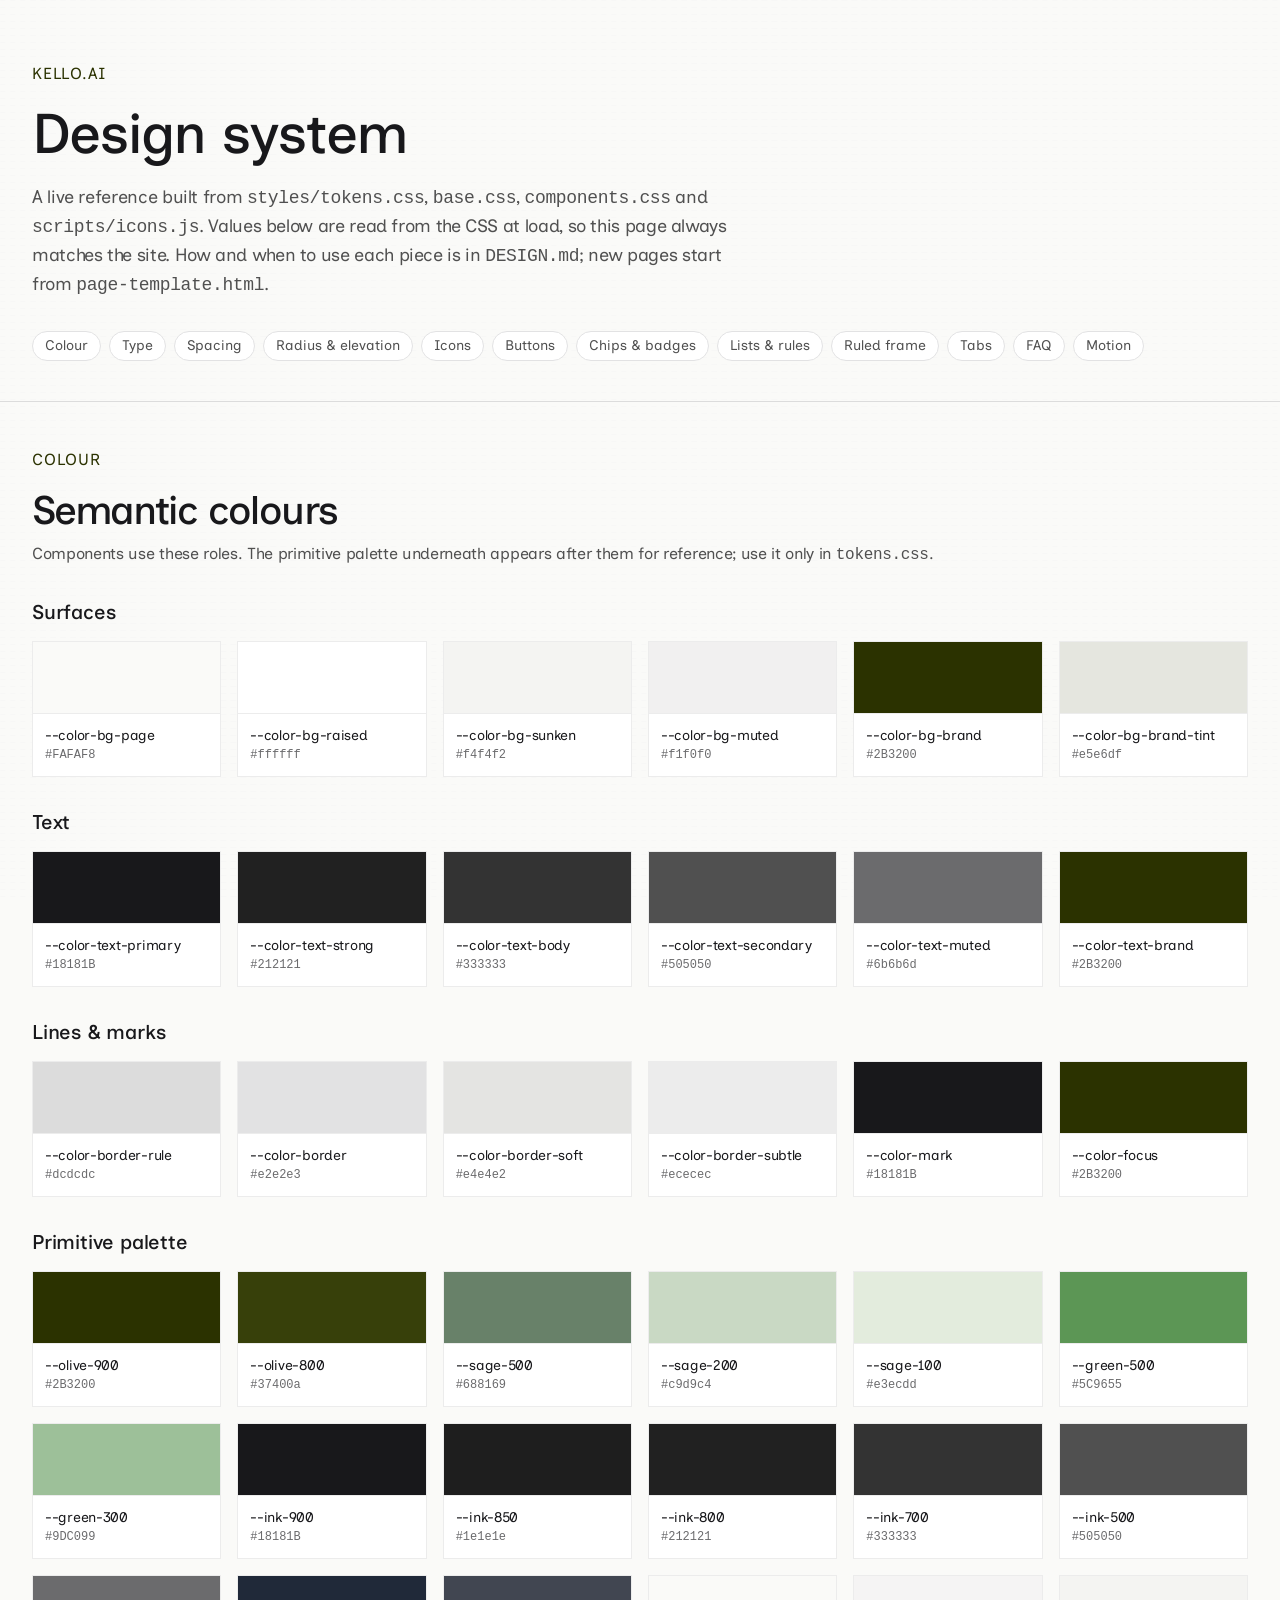
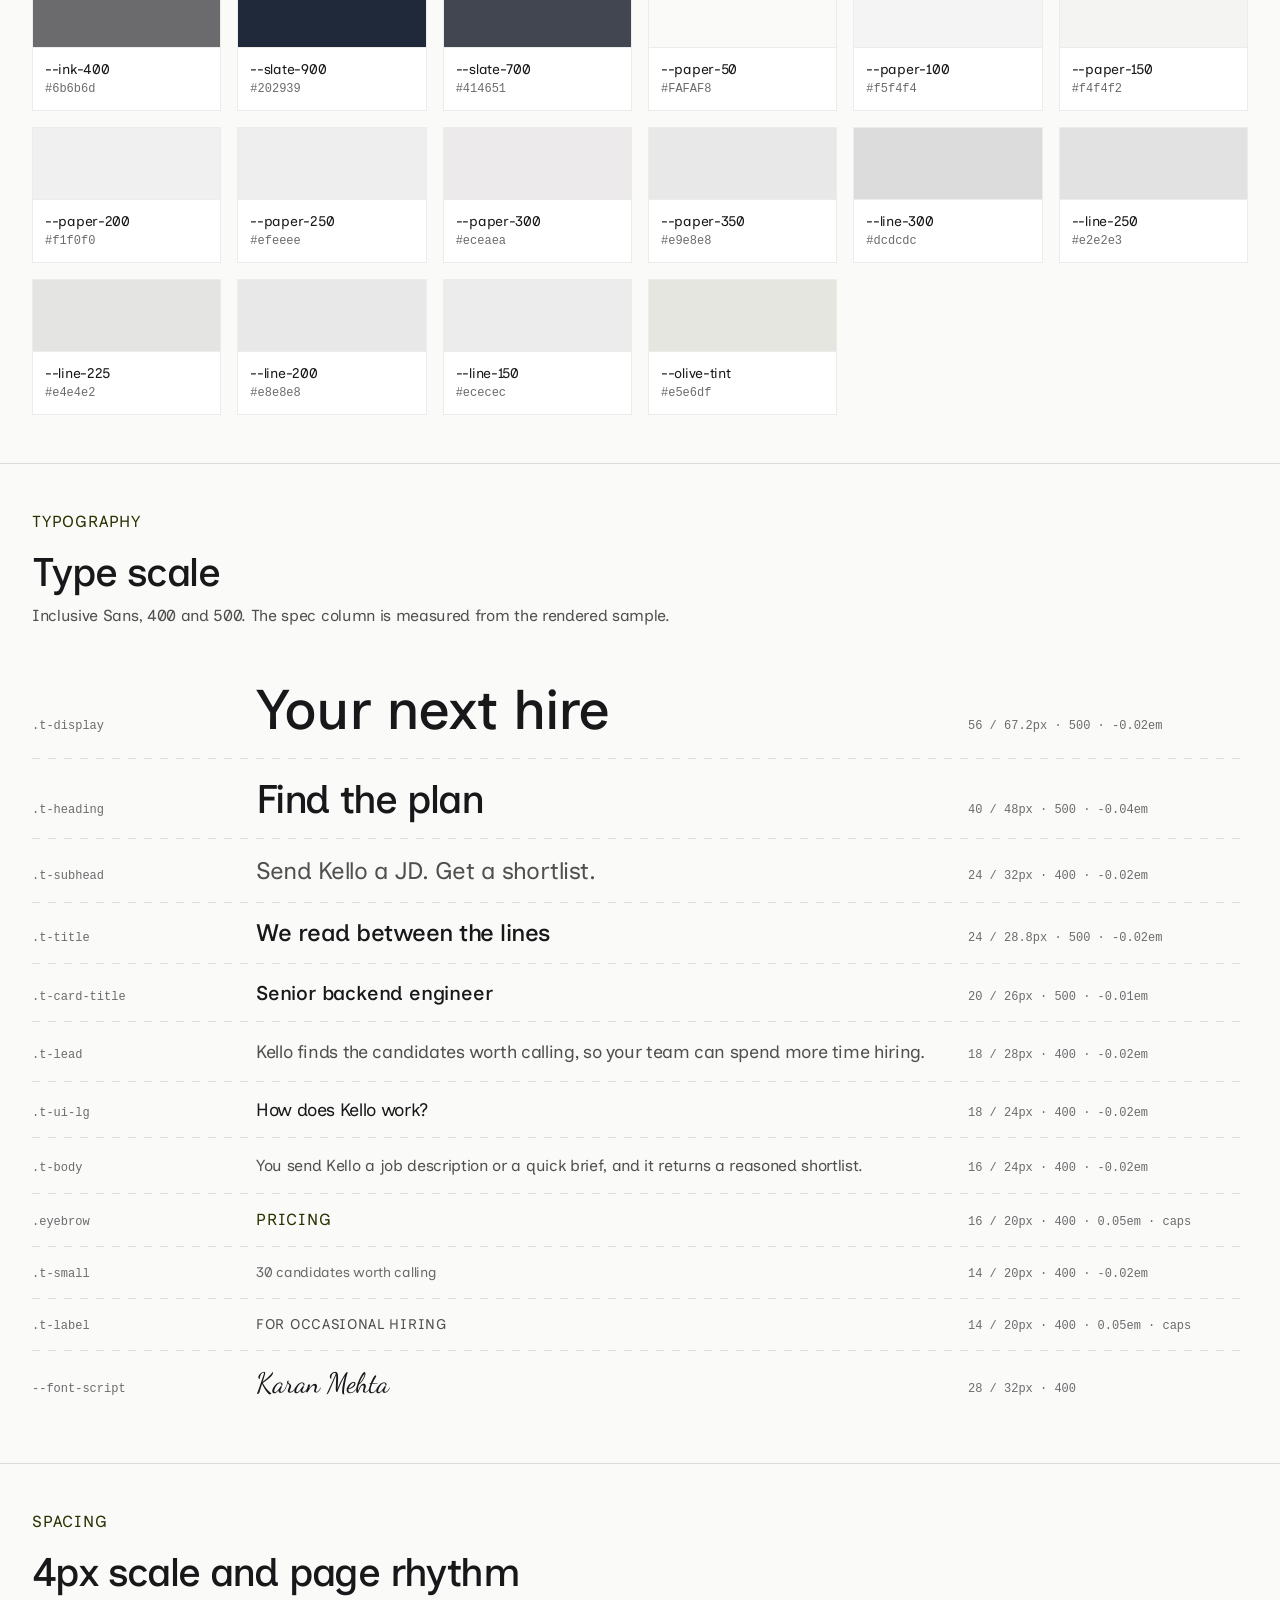
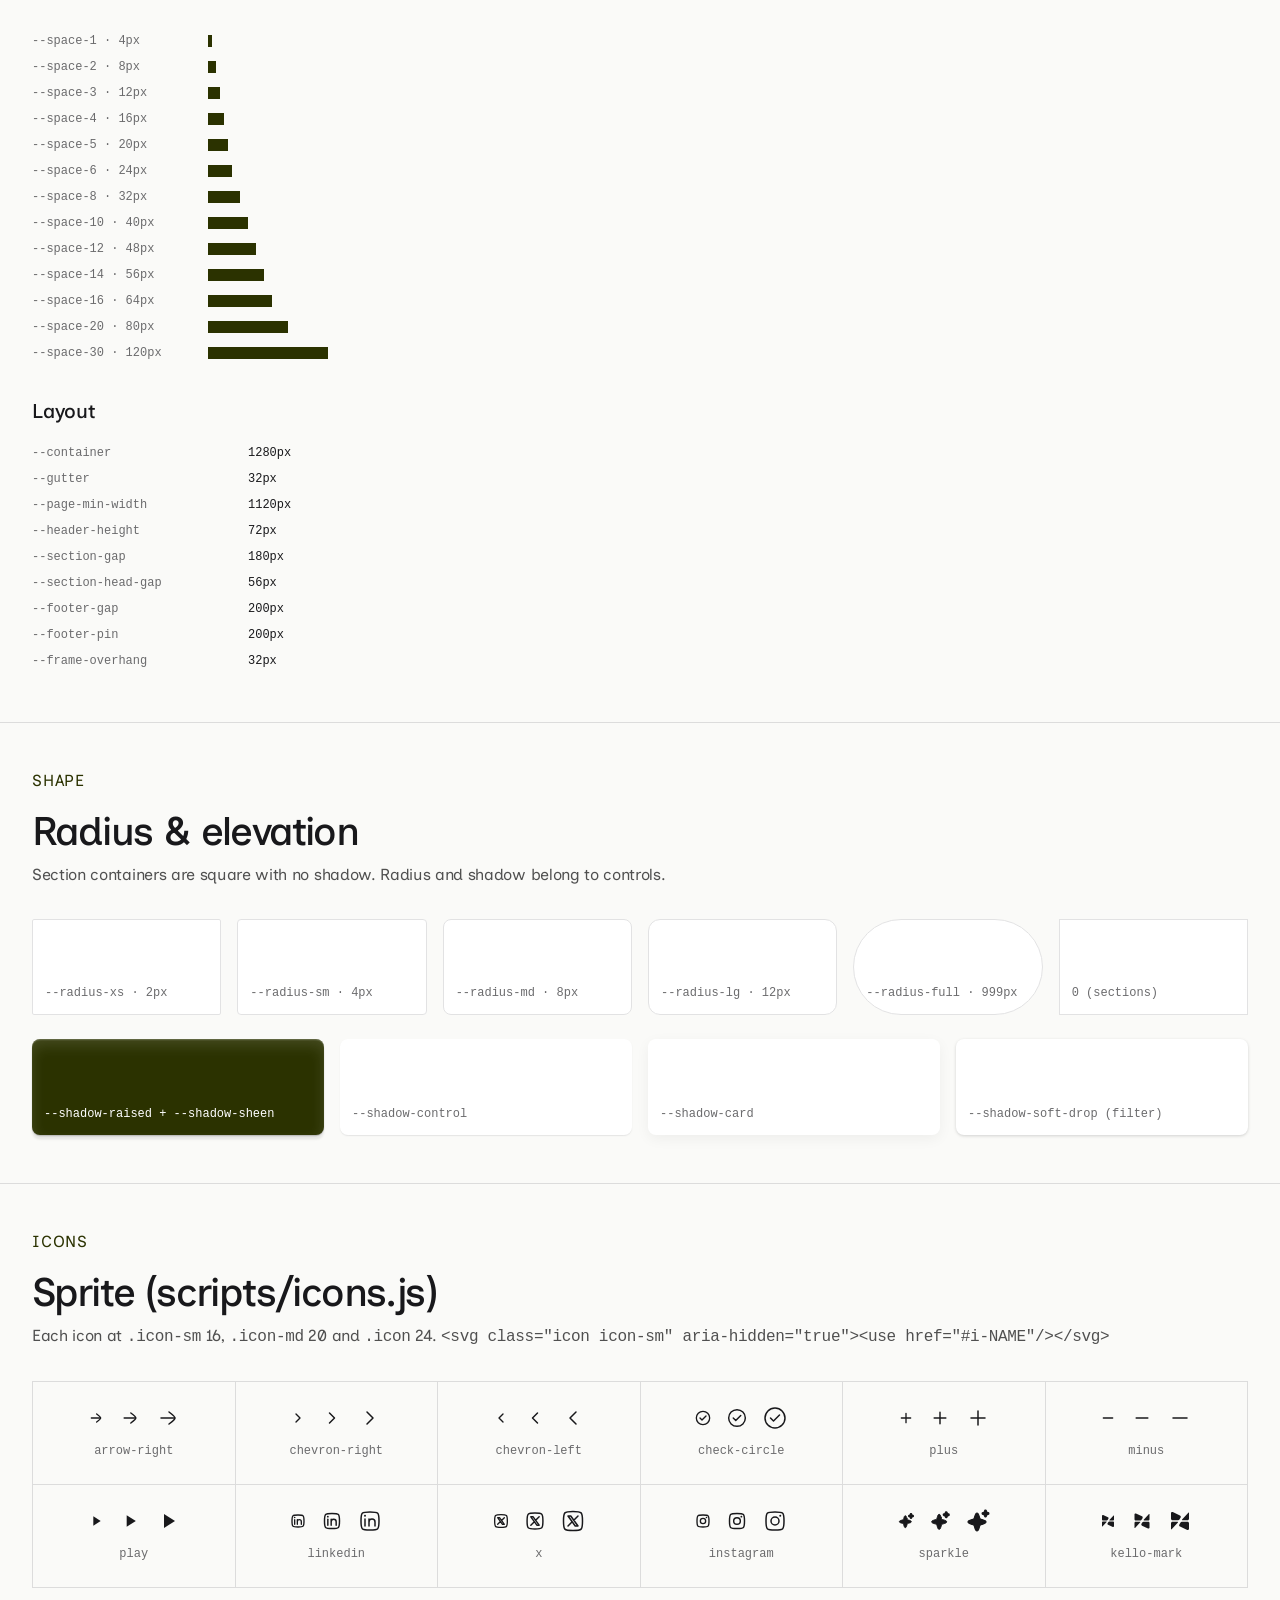
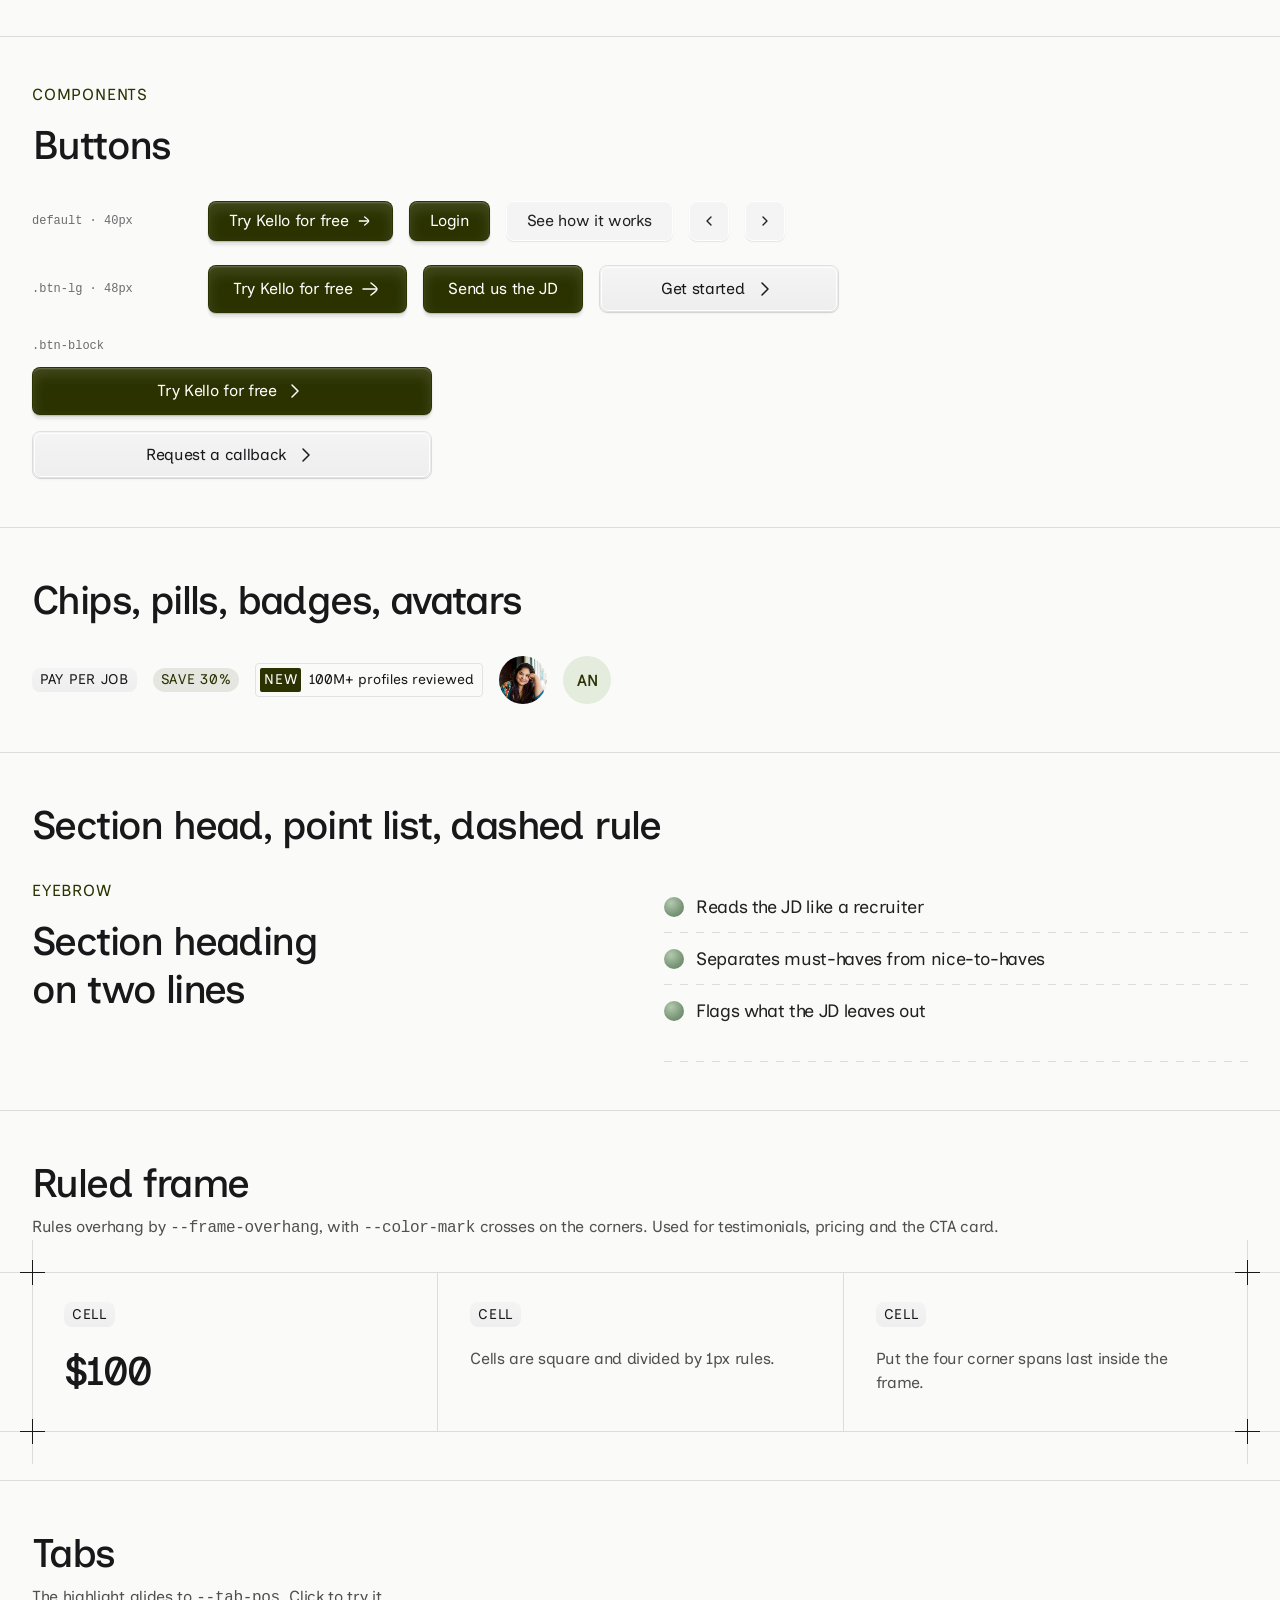
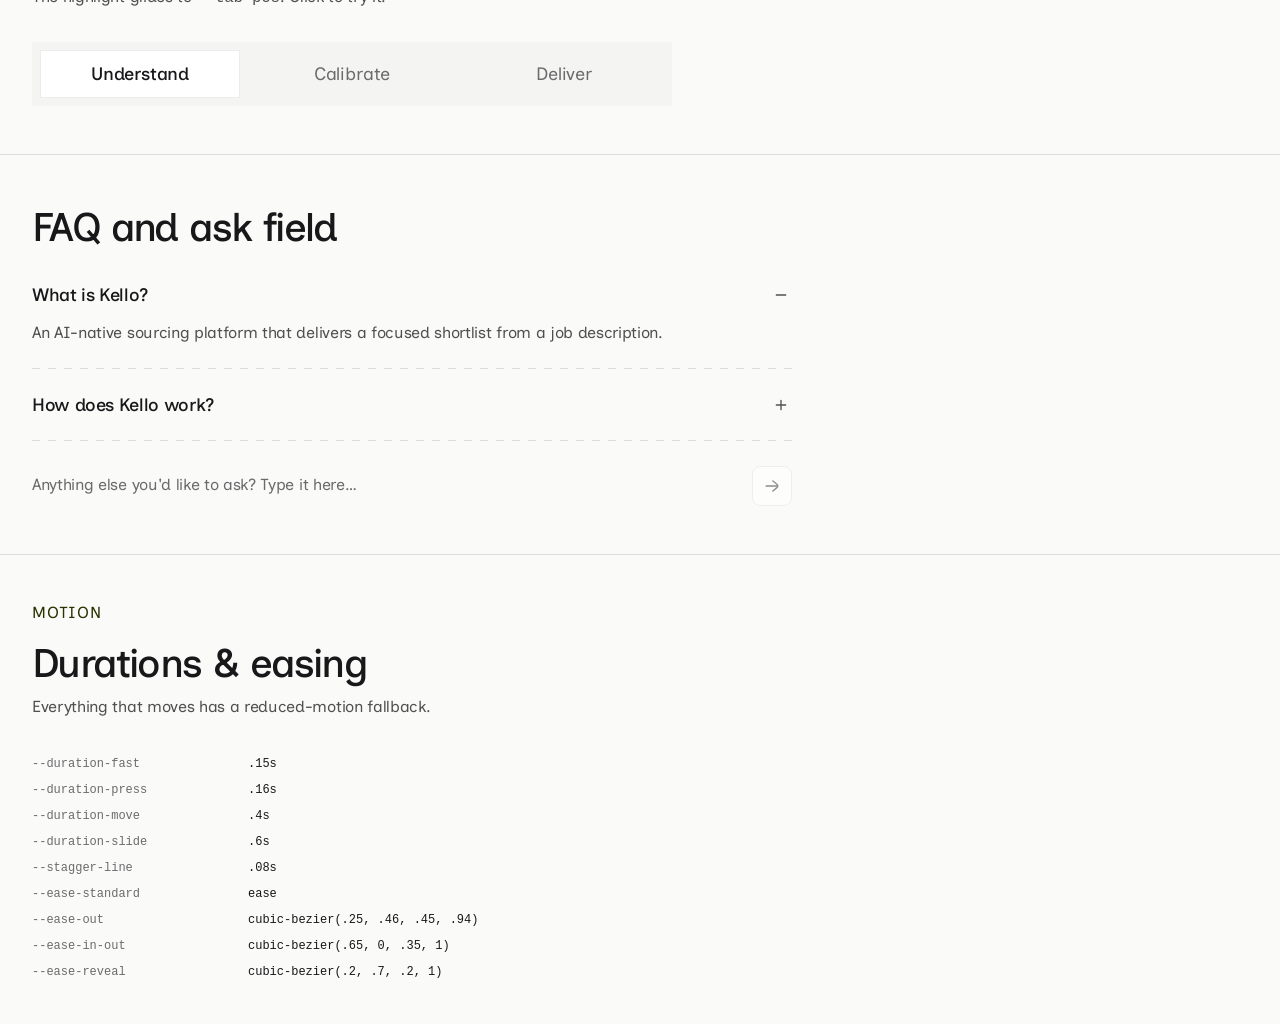
==== commit 86bf468d: "Pricing: shorten the bundle pill to "SAVE 30%" Co-Authored-By: Claude Opus 5.5 <noreply@anthropic.co" ====
--- a/design-system.html
+++ b/design-system.html
@@ -154,7 +154,7 @@
     <div class="section-head"><h2>Chips, pills, badges, avatars</h2></div>
     <div class="ds-stack">
       <span class="chip">PAY PER JOB</span>
-      <span class="pill">SAVE 30% ON EVERY HIRING</span>
+      <span class="pill">SAVE 30%</span>
       <span class="badge"><span class="badge-tag">NEW</span> 100M+ profiles reviewed</span>
       <img class="avatar" src="assets/avatar-ananya.jpg" alt="">
       <span class="avatar initials" aria-hidden="true">AN</span>
--- a/styles/tokens.css
+++ b/styles/tokens.css
@@ -85,6 +85,7 @@
   /* type scale: size / line-height pairs (px) */
   --text-display-size:56px;  --text-display-lh:1.2;   /* hero headline */
   --text-heading-size:40px;  --text-heading-lh:1.2;   /* section headings, prices */
+  --text-heading-sm-size:36px; --text-heading-sm-lh:1.2; /* footer pitch */
   --text-subhead-size:24px;  --text-subhead-lh:32px;  /* lead lines, wordmark */
   --text-title-size:24px;    --text-title-lh:1.2;     /* panel titles */
   --text-card-size:20px;     --text-card-lh:26px;     /* card titles */
--- a/styles/components.css
+++ b/styles/components.css
@@ -233,6 +233,22 @@
 .tab-btn.active{color:var(--color-text-primary);font-weight:var(--weight-medium);}
 .tab-btn:focus-visible{outline:2px solid var(--color-focus);outline-offset:-2px;}
 
+/* ---- Concept bar -----------------------------------------------------------
+   A slim olive strip above the header that scrolls away with the page.
+   <div class="concept-bar dot-list"><span>..</span><span class="dot"></span>..<a>..</a></div> */
+.concept-bar{
+  justify-content:center;
+  min-height:40px;
+  padding:var(--space-2) var(--gutter);
+  background:var(--color-bg-brand);
+  color:var(--color-text-inverse);
+  font-size:var(--text-small-size);line-height:var(--text-small-lh);letter-spacing:var(--tracking-tight);
+}
+.concept-bar strong{font-weight:var(--weight-medium);}
+.concept-bar a{display:inline-flex;align-items:center;gap:var(--space-1);text-decoration:underline;text-underline-offset:3px;}
+.concept-bar a:hover{text-decoration:none;}
+.concept-bar a:focus-visible{outline:2px solid var(--color-text-inverse);outline-offset:2px;}
+
 /* ---- Header -------------------------------------------------------------- */
 .site-header{
   position:sticky;
@@ -389,6 +405,7 @@
 .ask-field.has-text button{opacity:1;}
 .ask-field.has-text button:hover{background:var(--color-bg-brand);border-color:var(--color-bg-brand);color:var(--color-text-inverse);}
 .ask-field button:focus-visible{outline:2px solid var(--color-focus);outline-offset:2px;}
+.ask-note{margin-top:var(--space-2);font-size:var(--text-small-size);line-height:var(--text-small-lh);letter-spacing:var(--tracking-tight);color:var(--color-text-brand);}
 
 /* ---- CTA card -------------------------------------------------------------
    The last block before the footer: a white ruled-frame card with the
@@ -472,13 +489,13 @@
 }
 .footer-pitch{width:640px;padding-bottom:var(--space-6);}
 .footer-pitch h2{
-  font-size:var(--text-heading-size);font-weight:var(--weight-medium);line-height:var(--text-heading-lh);letter-spacing:var(--tracking-tight);
+  font-size:var(--text-heading-sm-size);font-weight:var(--weight-medium);line-height:var(--text-heading-sm-lh);letter-spacing:var(--tracking-tight);
   color:var(--color-text-primary);
   white-space:nowrap;
 }
 .footer-pitch .sub{
   margin-top:var(--space-4);
-  font-size:var(--text-subhead-size);line-height:var(--text-subhead-lh);letter-spacing:var(--tracking-tight);
+  font-size:var(--text-card-size);line-height:var(--text-card-lh);letter-spacing:var(--tracking-tight);
 }
 .footer-cta{margin-top:var(--space-6);display:flex;flex-direction:column;align-items:flex-start;gap:var(--space-4);}
 /* Figma: a fixed 160 x 48 button with 18px text */
@@ -517,7 +534,7 @@
 }
 .footer-divider{background:var(--color-border-soft);}
 .footer-col h5{
-  font-size:inherit;font-weight:var(--weight-regular);text-transform:uppercase;
+  font-size:var(--text-body-size);line-height:var(--text-body-lh);font-weight:var(--weight-regular);text-transform:uppercase;
   margin:0 0 var(--space-3);
   letter-spacing:var(--tracking-caps);
 }
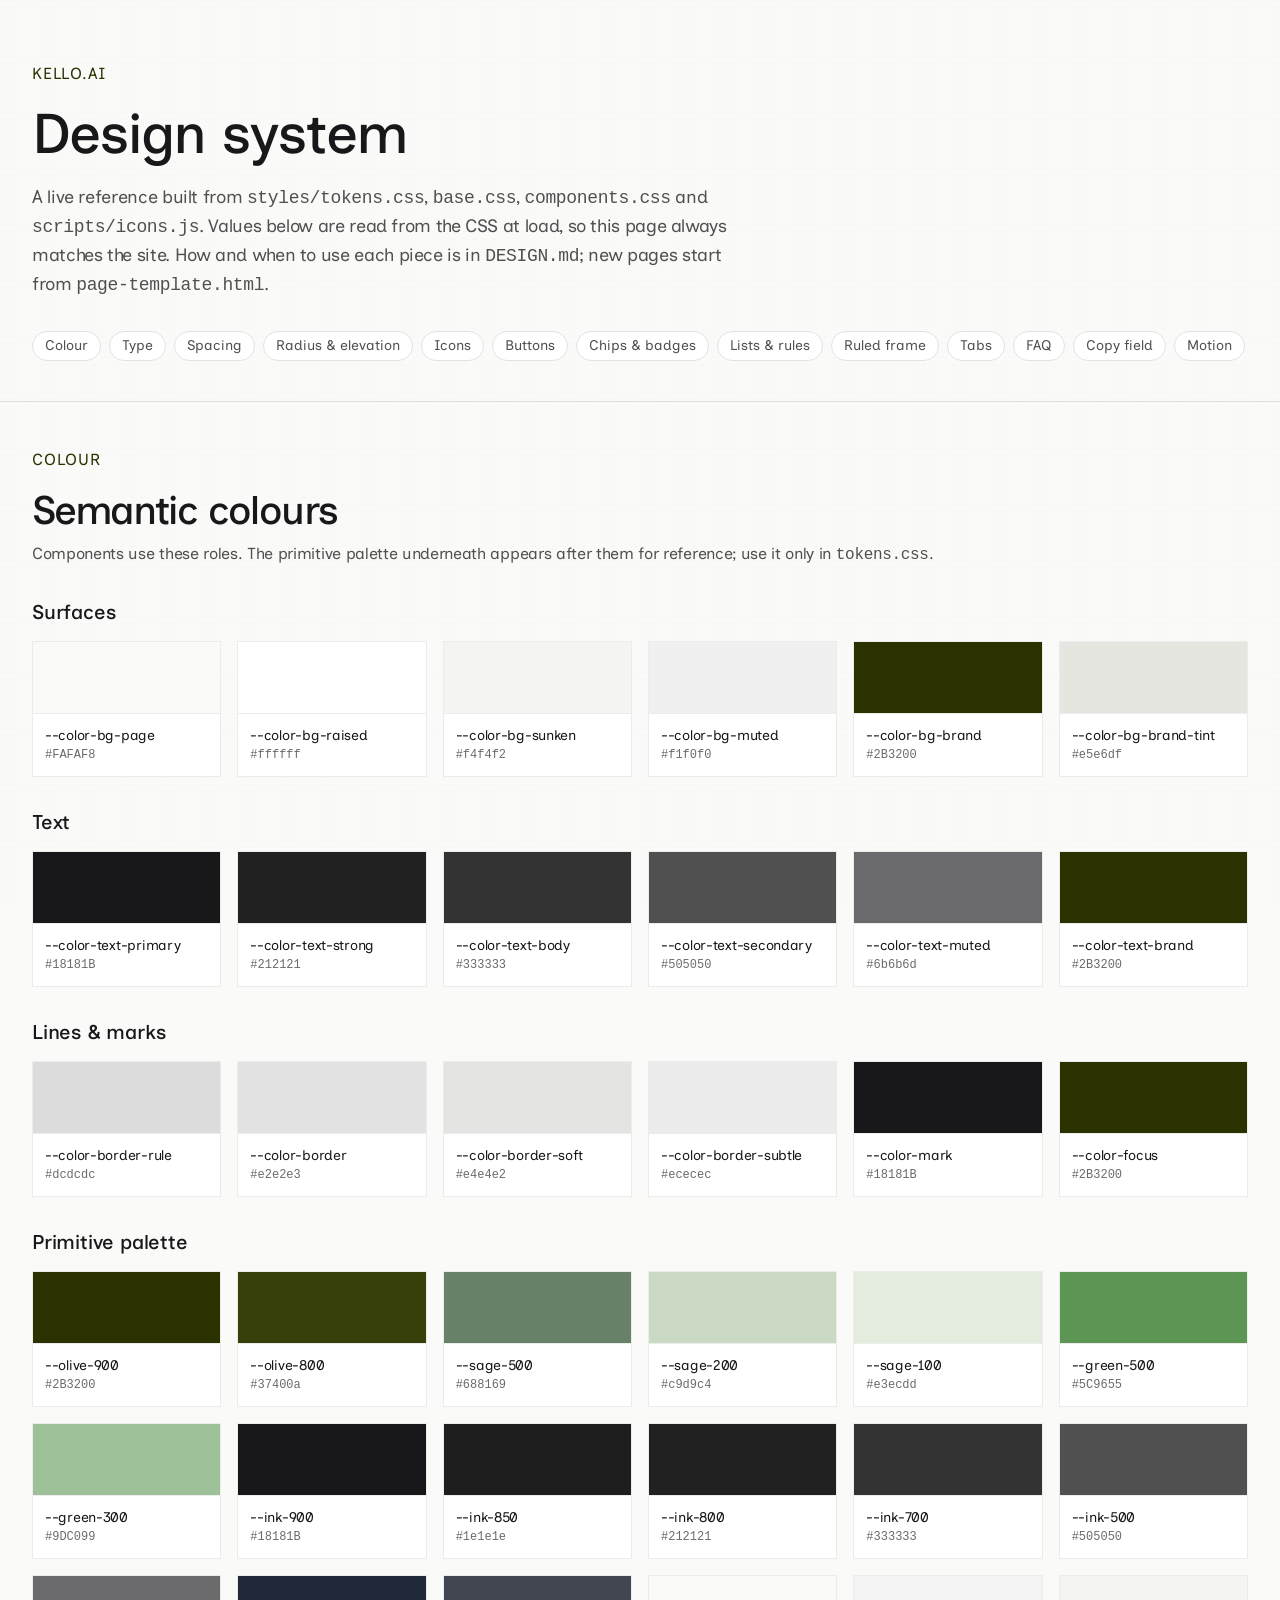
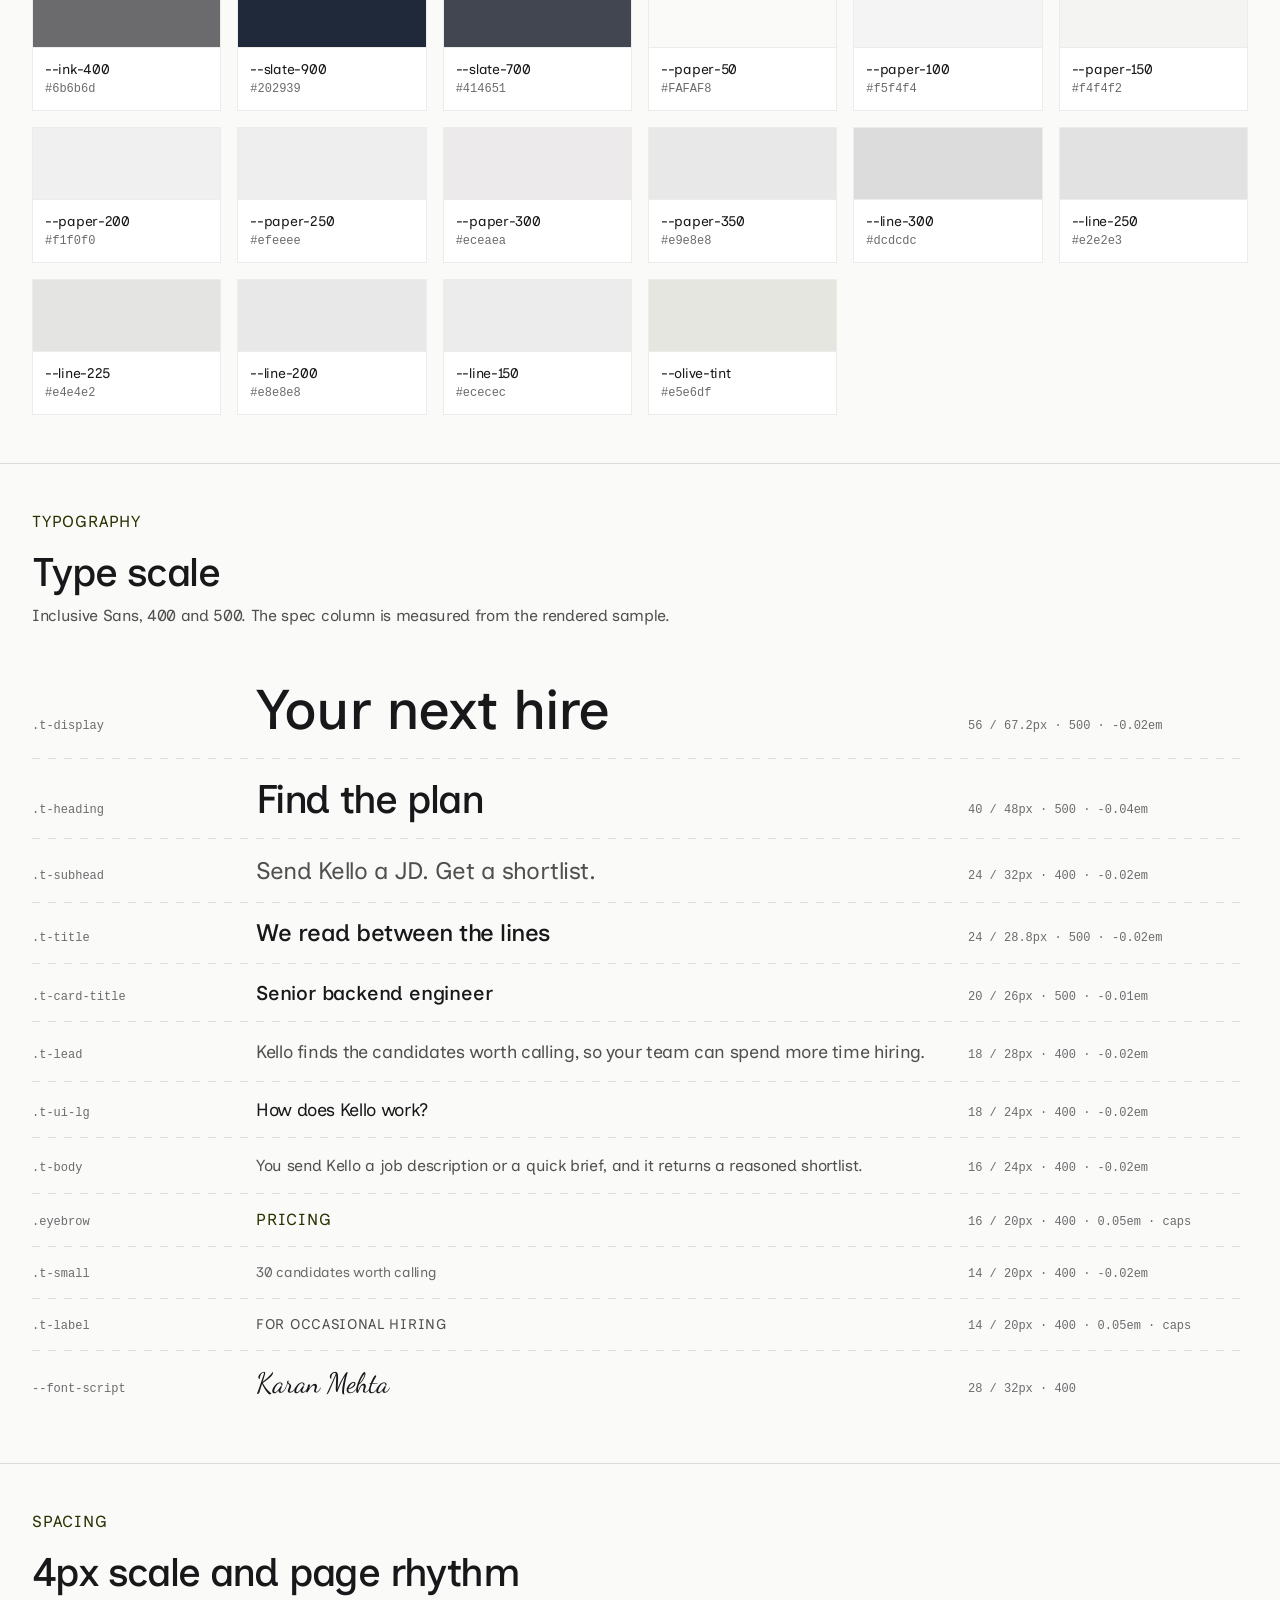
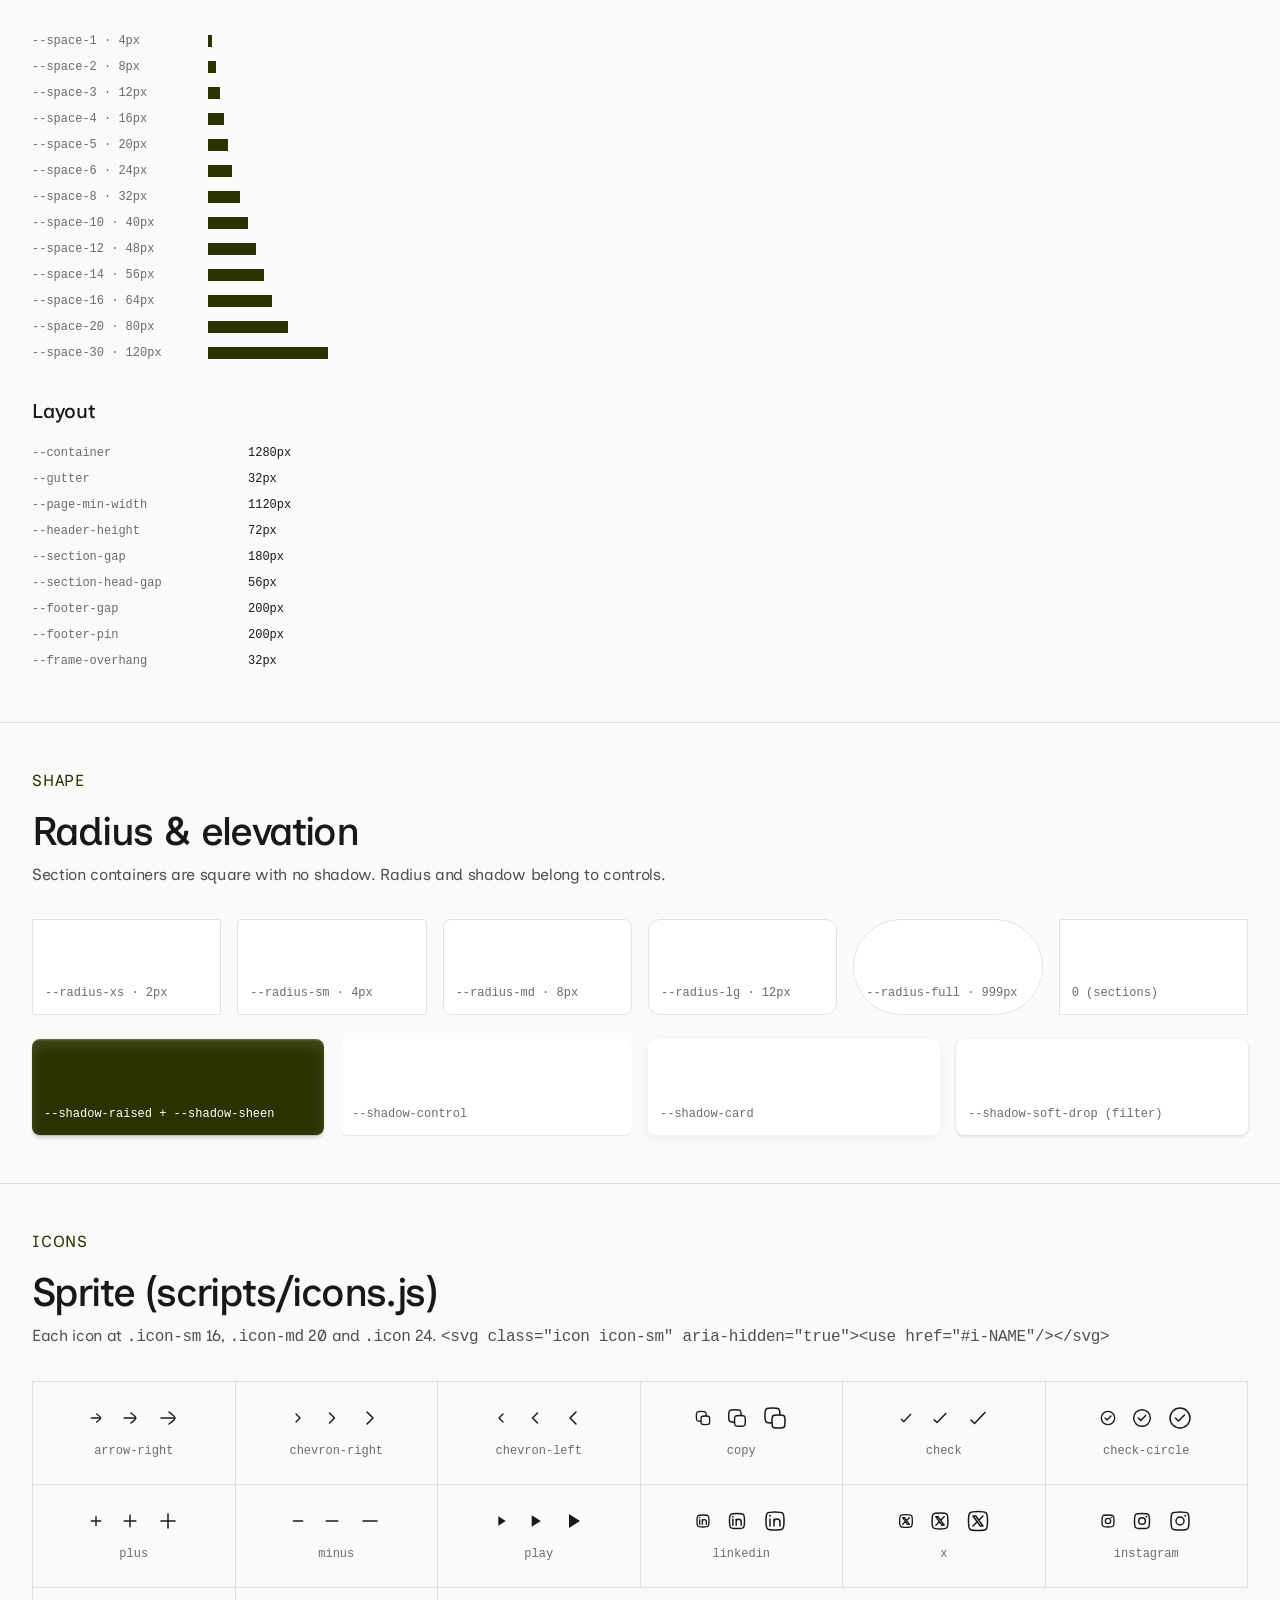
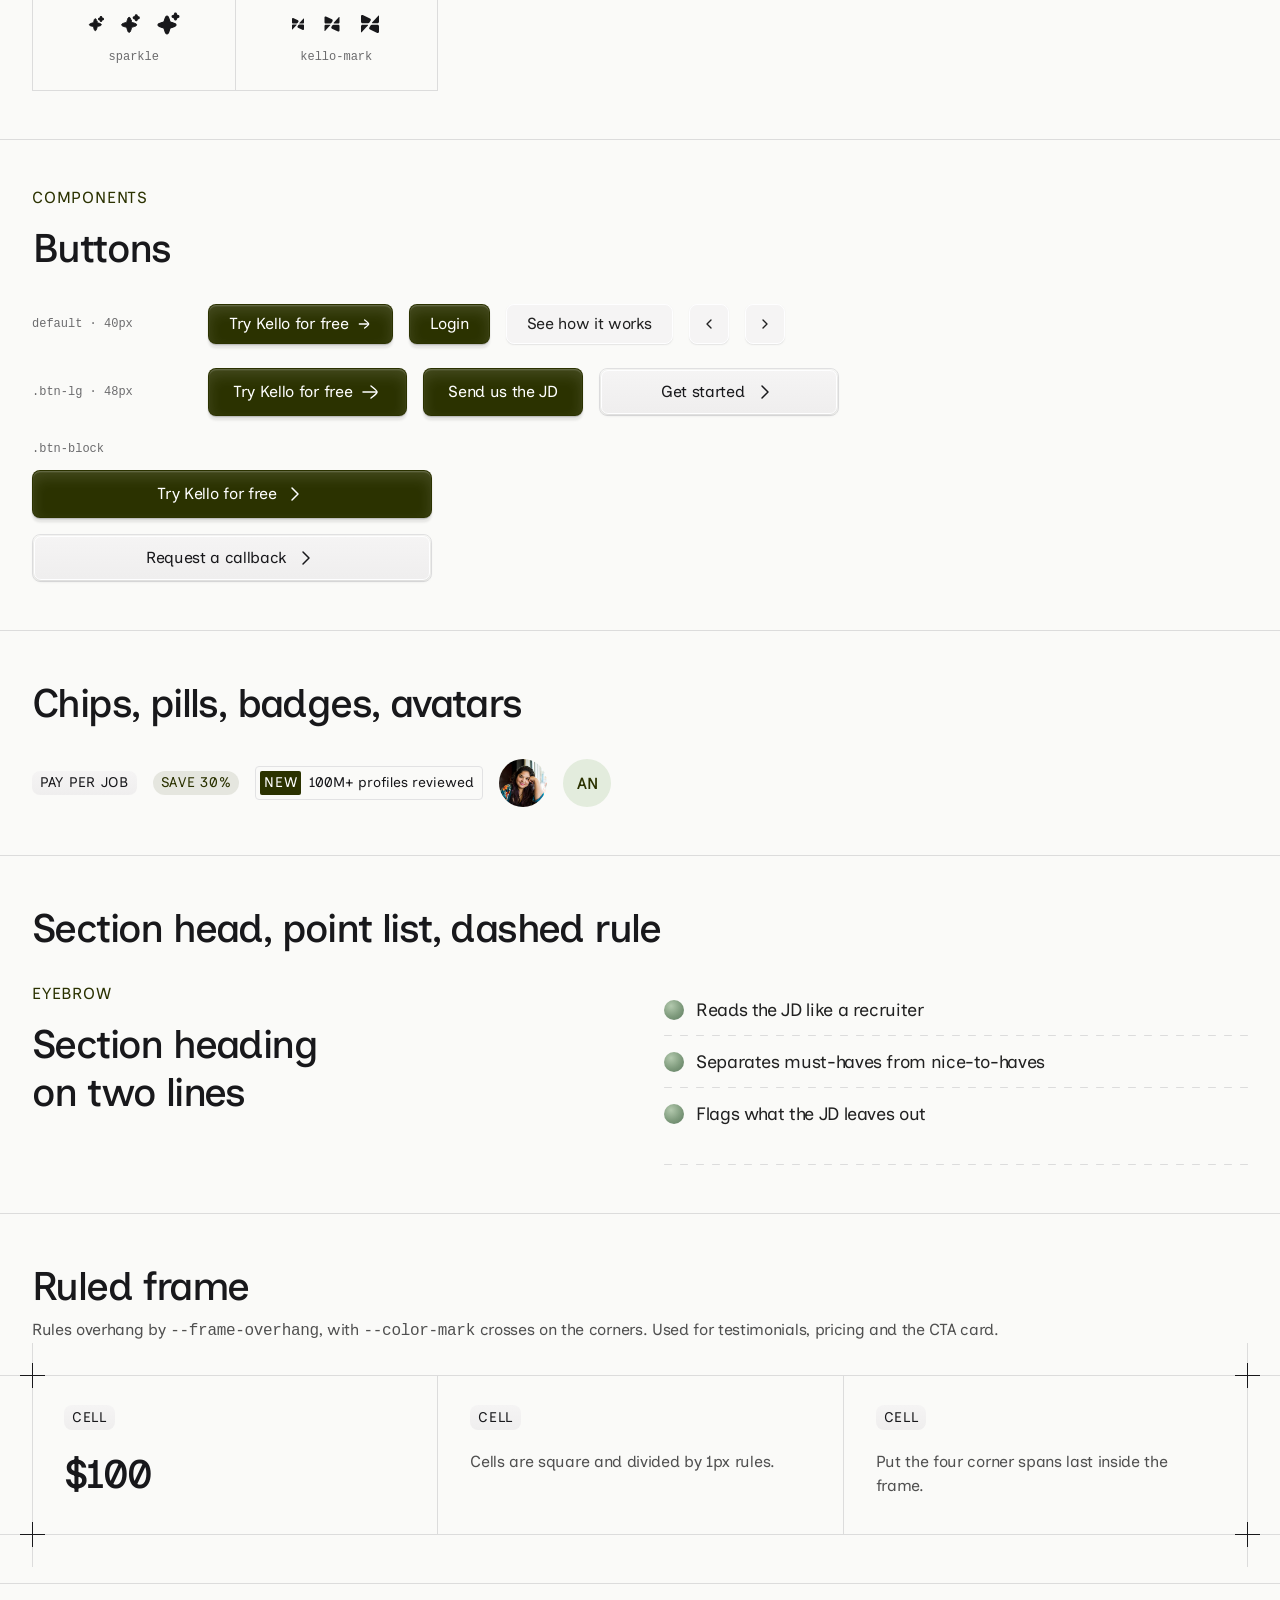
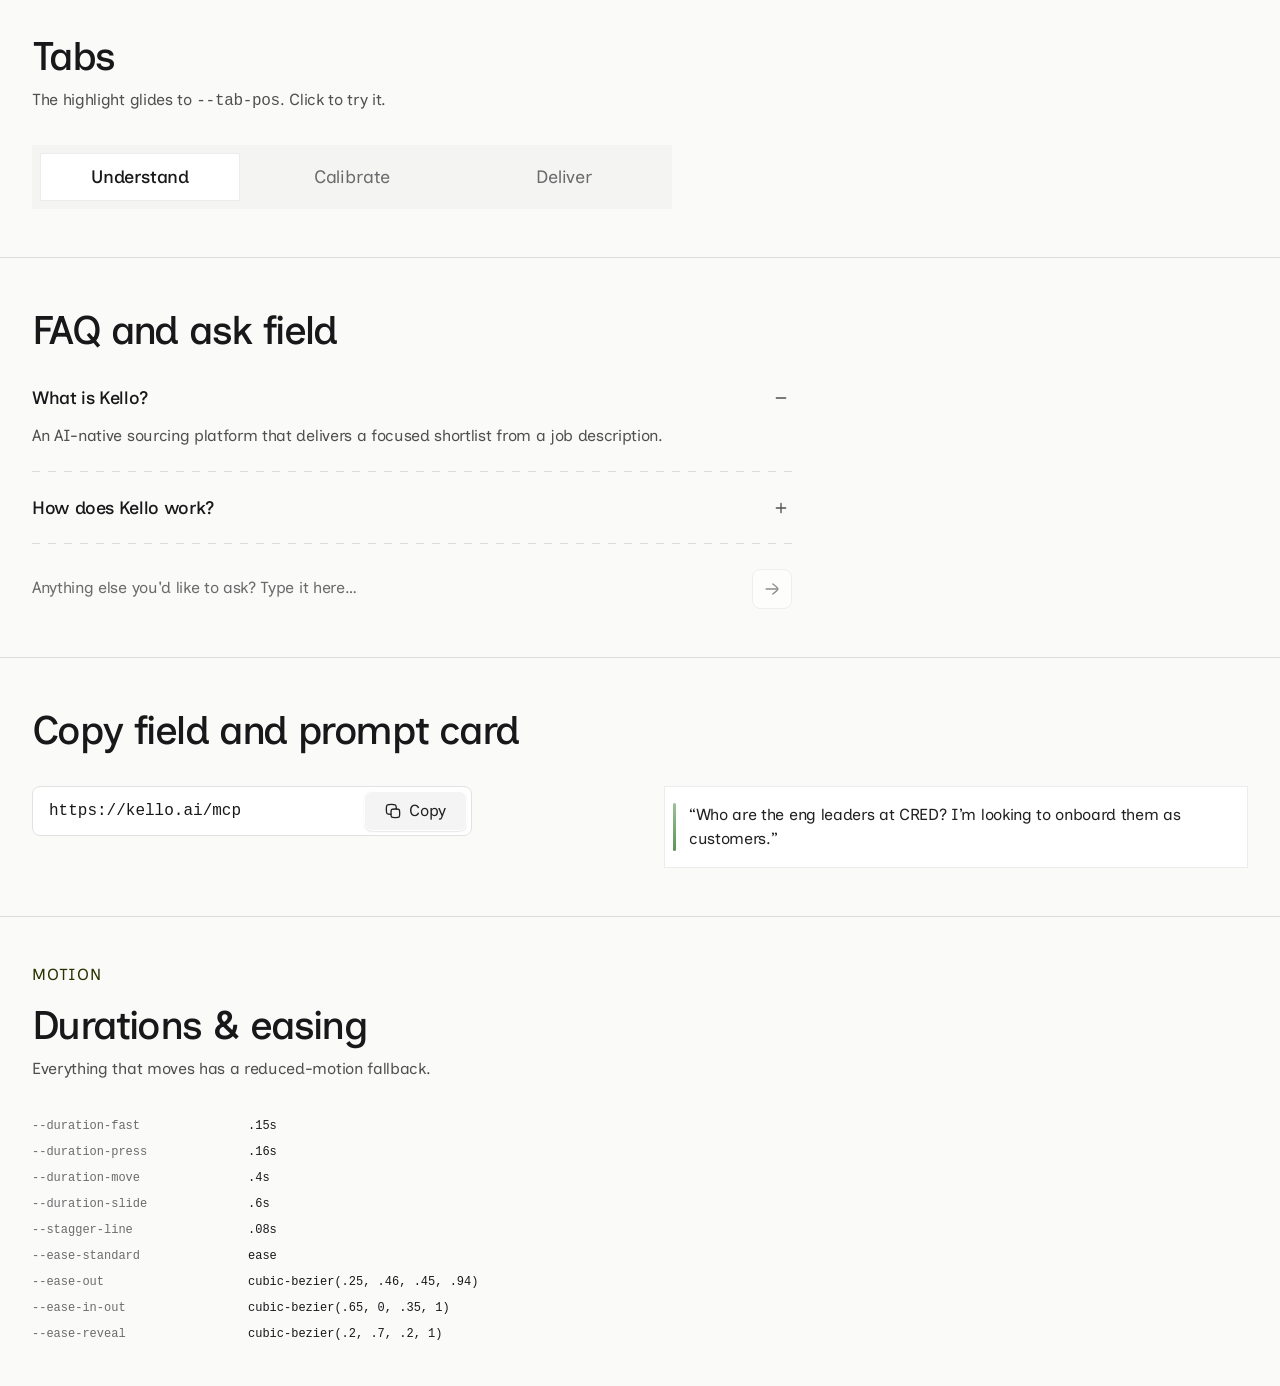
==== commit 720f4192: "MCP section: connector URL and example prompts Rebuilt from the live site's MCP block in the page's " ====
--- a/design-system.html
+++ b/design-system.html
@@ -58,7 +58,7 @@
     <h1 class="t-display">Design system</h1>
     <p class="t-lead">A live reference built from <code>styles/tokens.css</code>, <code>base.css</code>, <code>components.css</code> and <code>scripts/icons.js</code>. Values below are read from the CSS at load, so this page always matches the site. How and when to use each piece is in <code>DESIGN.md</code>; new pages start from <code>page-template.html</code>.</p>
     <nav class="ds-nav" aria-label="Sections">
-      <a href="#colour">Colour</a><a href="#type">Type</a><a href="#spacing">Spacing</a><a href="#radius">Radius &amp; elevation</a><a href="#icons">Icons</a><a href="#buttons">Buttons</a><a href="#tags">Chips &amp; badges</a><a href="#lists">Lists &amp; rules</a><a href="#frame">Ruled frame</a><a href="#tabs">Tabs</a><a href="#faq">FAQ</a><a href="#motion">Motion</a>
+      <a href="#colour">Colour</a><a href="#type">Type</a><a href="#spacing">Spacing</a><a href="#radius">Radius &amp; elevation</a><a href="#icons">Icons</a><a href="#buttons">Buttons</a><a href="#tags">Chips &amp; badges</a><a href="#lists">Lists &amp; rules</a><a href="#frame">Ruled frame</a><a href="#tabs">Tabs</a><a href="#faq">FAQ</a><a href="#copy">Copy field</a><a href="#motion">Motion</a>
     </nav>
   </header>
 </div>
@@ -243,6 +243,21 @@
   </div>
 </section>
 
+<section id="copy">
+  <div class="wrap">
+    <div class="section-head"><h2>Copy field and prompt card</h2></div>
+    <div class="ds-grid c4" style="grid-template-columns:1fr 1fr;gap:var(--space-12);align-items:start">
+      <div class="copy-field">
+        <code id="ds-url">https://kello.ai/mcp</code>
+        <button class="btn btn-secondary" type="button" data-copy="#ds-url"><svg class="icon icon-sm" aria-hidden="true"><use href="#i-copy"/></svg><span>Copy</span></button>
+      </div>
+      <ul class="prompt-list">
+        <li class="prompt-card">“Who are the eng leaders at CRED? I’m looking to onboard them as customers.”</li>
+      </ul>
+    </div>
+  </div>
+</section>
+
 <section id="motion">
   <div class="wrap">
     <div class="section-head"><div class="eyebrow">Motion</div><h2>Durations &amp; easing</h2>
--- a/styles/tokens.css
+++ b/styles/tokens.css
@@ -73,6 +73,7 @@
   /* ---- Typography --------------------------------------------------------- */
   --font-sans:'Inclusive Sans', ui-sans-serif, system-ui, -apple-system, sans-serif;
   --font-script:'Dancing Script', 'Segoe Script', 'Brush Script MT', cursive;
+  --font-mono:ui-monospace, 'SF Mono', SFMono-Regular, Menlo, Consolas, monospace;   /* URLs, code */
 
   --weight-regular:400;
   --weight-medium:500;
--- a/styles/components.css
+++ b/styles/components.css
@@ -159,6 +159,45 @@
   background:radial-gradient(circle at 35% 30%, #b3c9ae 0%, #7f9b7d 55%, #5d7a5f 100%);
 }
 
+/* ---- Copy field -----------------------------------------------------------
+   A value to paste somewhere else (a URL, a key) with a copy button.
+   <div class="copy-field"><code id="x">..</code>
+     <button class="btn btn-secondary" data-copy="#x">..<span>Copy</span></button></div>
+   site.js copies the target's text and flips the label to "Copied". */
+.copy-field{
+  display:flex;align-items:center;justify-content:space-between;gap:var(--space-3);
+  max-width:440px;
+  padding:var(--space-1) var(--space-1) var(--space-1) var(--space-4);
+  background:var(--color-bg-raised);
+  border:1px solid var(--color-border);
+  border-radius:var(--radius-md);
+}
+.copy-field code{
+  font-family:var(--font-mono);
+  font-size:var(--text-body-size);line-height:var(--text-body-lh);
+  color:var(--color-text-primary);
+  overflow-x:auto;white-space:nowrap;
+}
+.copy-field .btn{flex-shrink:0;}
+.copy-field .btn.is-copied{color:var(--color-text-brand);}
+
+/* ---- Prompt card: an example of something to ask, with an accent bar ------
+   <ul class="prompt-list"><li class="prompt-card">"…"</li></ul> */
+.prompt-list{display:flex;flex-direction:column;gap:var(--space-3);}
+.prompt-card{
+  position:relative;
+  padding:var(--space-4) var(--space-5) var(--space-4) var(--space-6);
+  background:var(--color-bg-raised);
+  border:1px solid var(--color-border-subtle);
+  font-size:var(--text-body-size);line-height:var(--text-body-lh);letter-spacing:var(--tracking-tight);
+  color:var(--color-text-strong);
+}
+.prompt-card::before{
+  content:"";position:absolute;left:var(--space-2);top:var(--space-4);bottom:var(--space-4);
+  width:3px;border-radius:var(--radius-full);
+  background:linear-gradient(180deg, var(--green-300), var(--green-500));
+}
+
 /* ---- Ruled frame ----------------------------------------------------------
    A box whose outer rules run --frame-overhang past each edge, with a cross
    on every corner. Add the four .ruled-corner spans (tl/tr/bl/br) inside.
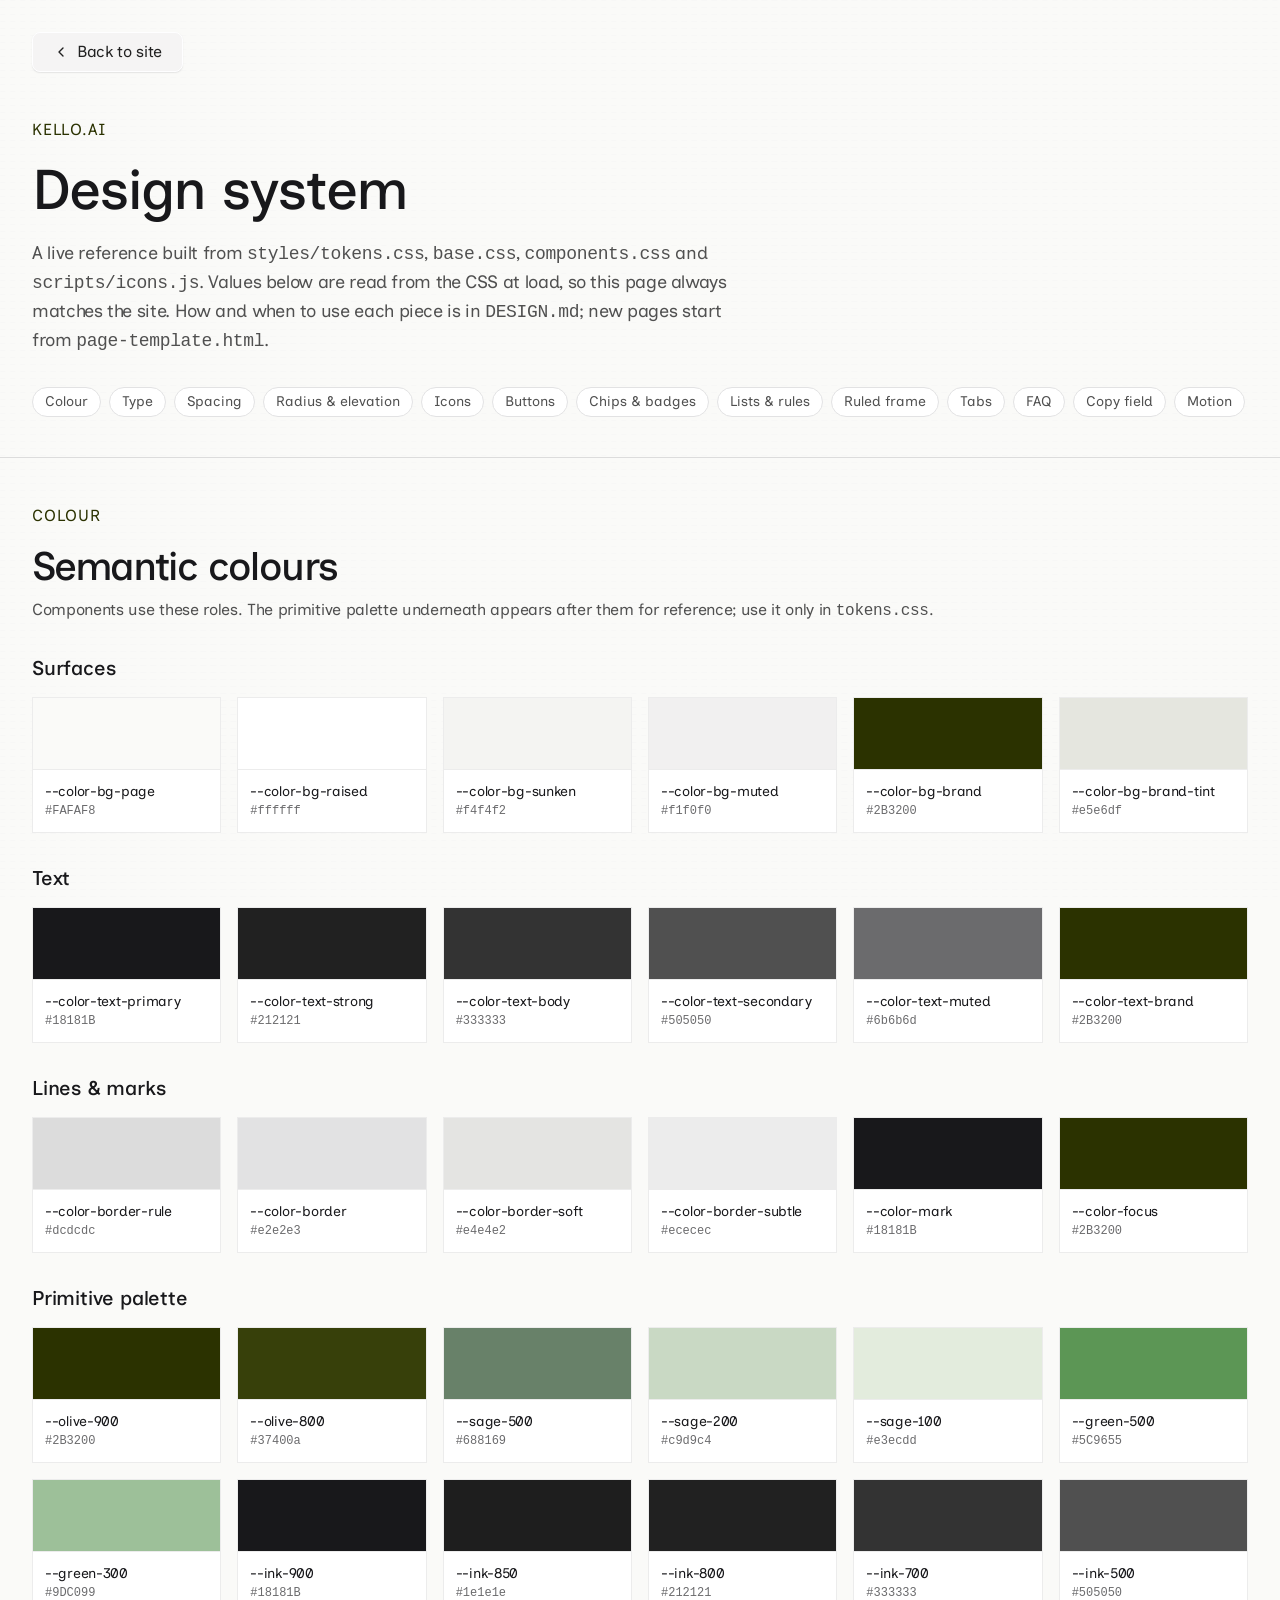
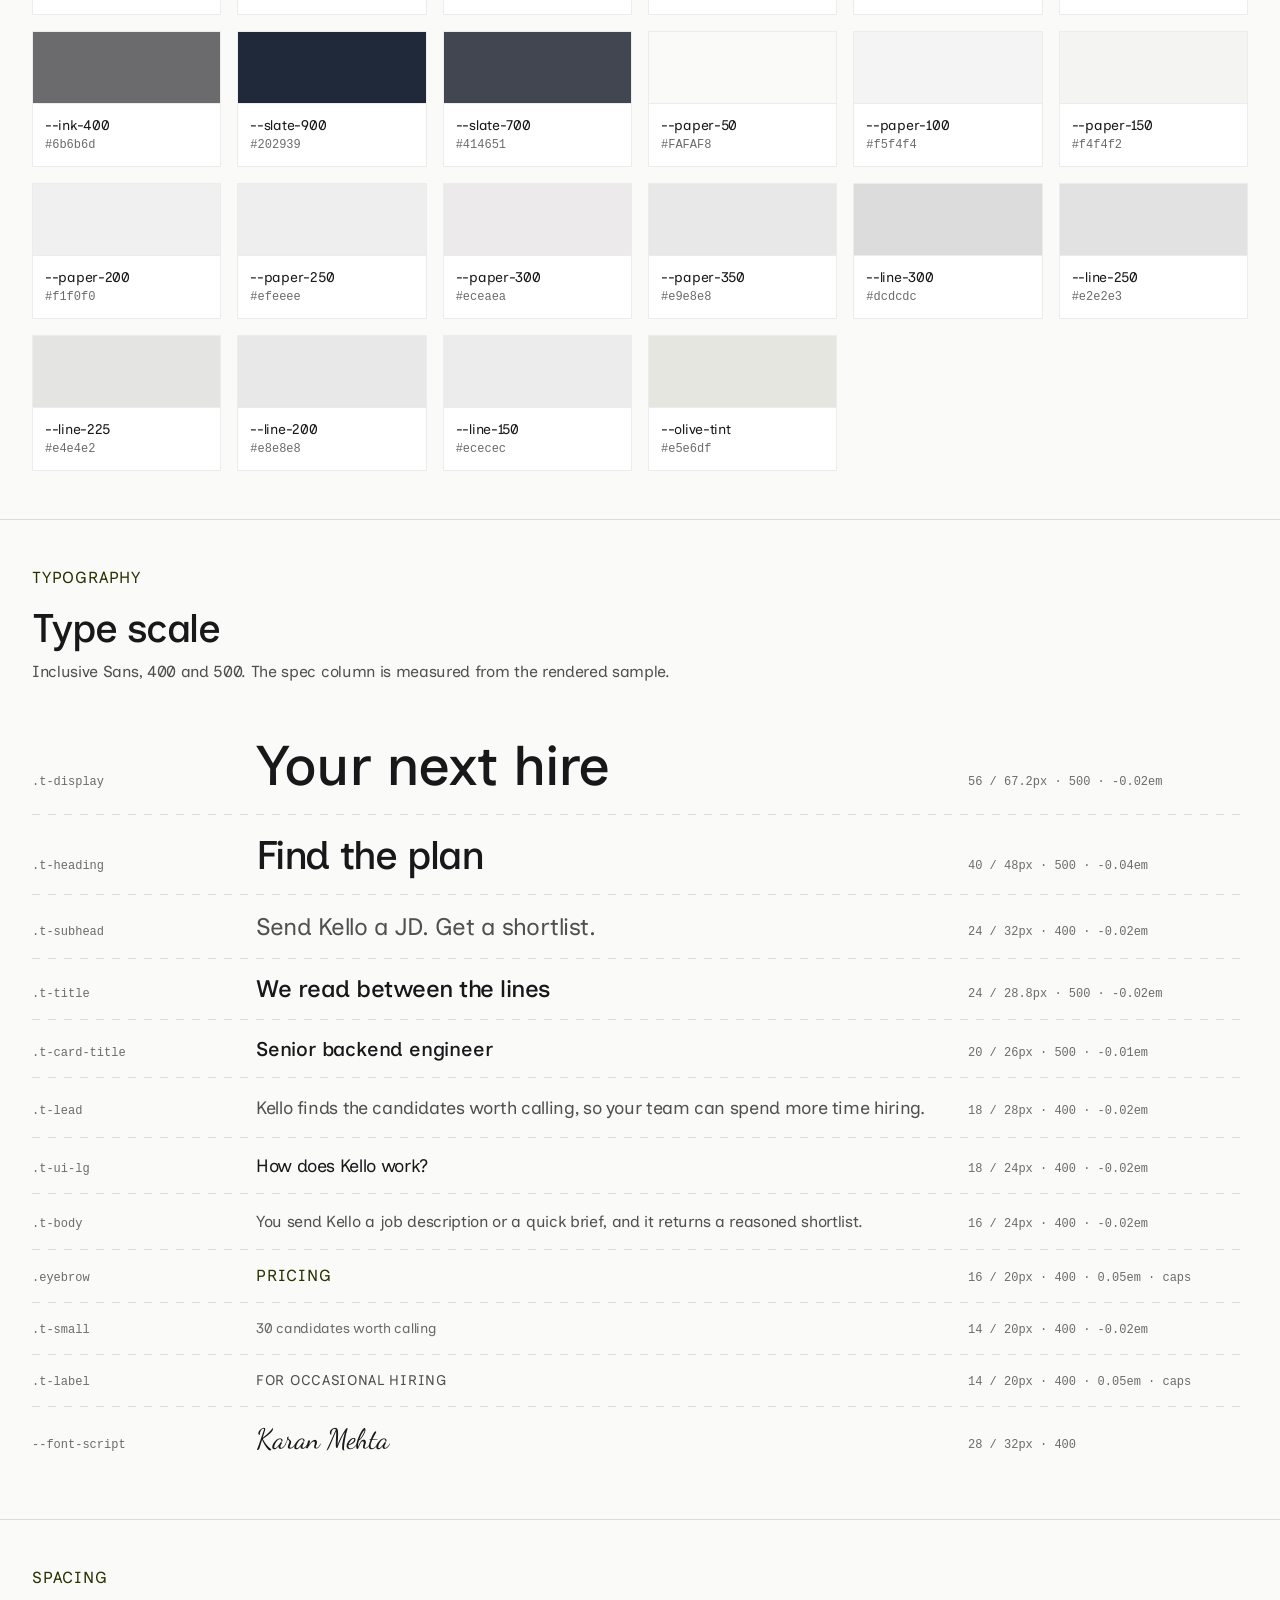
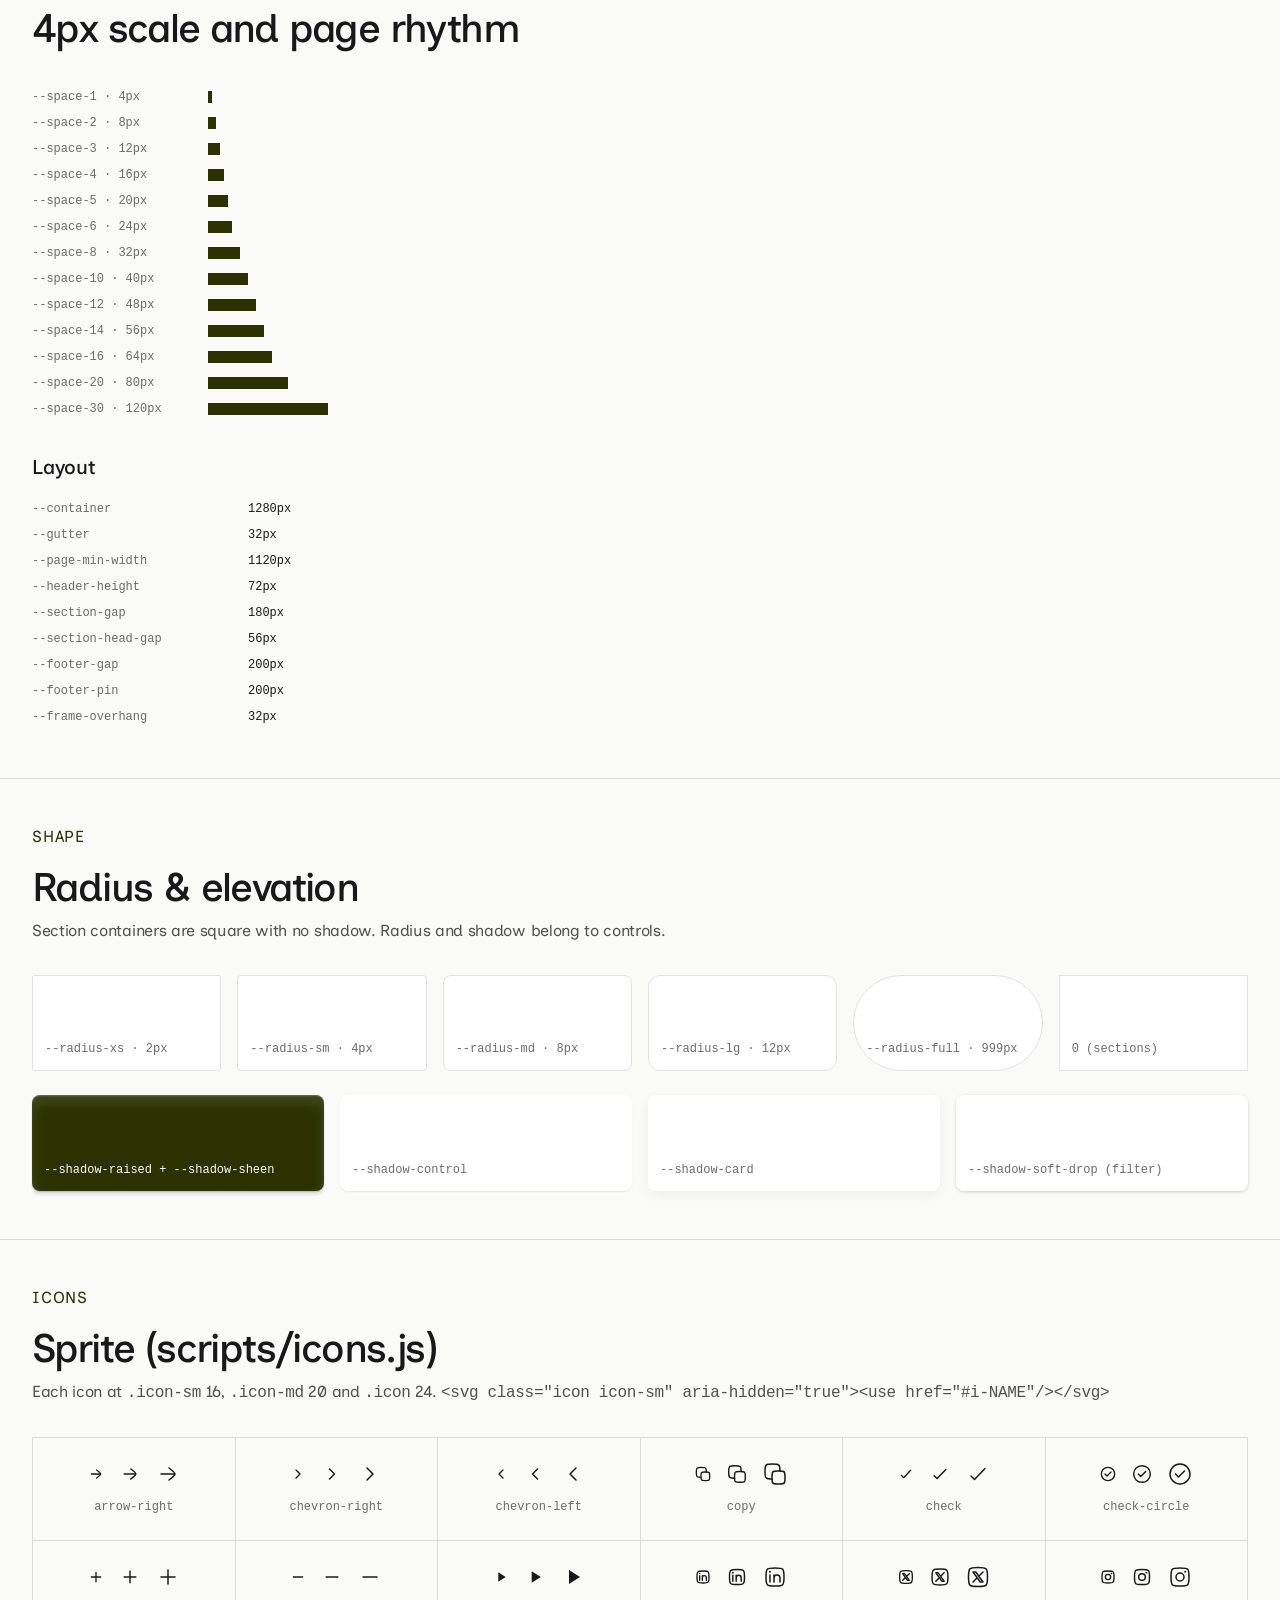
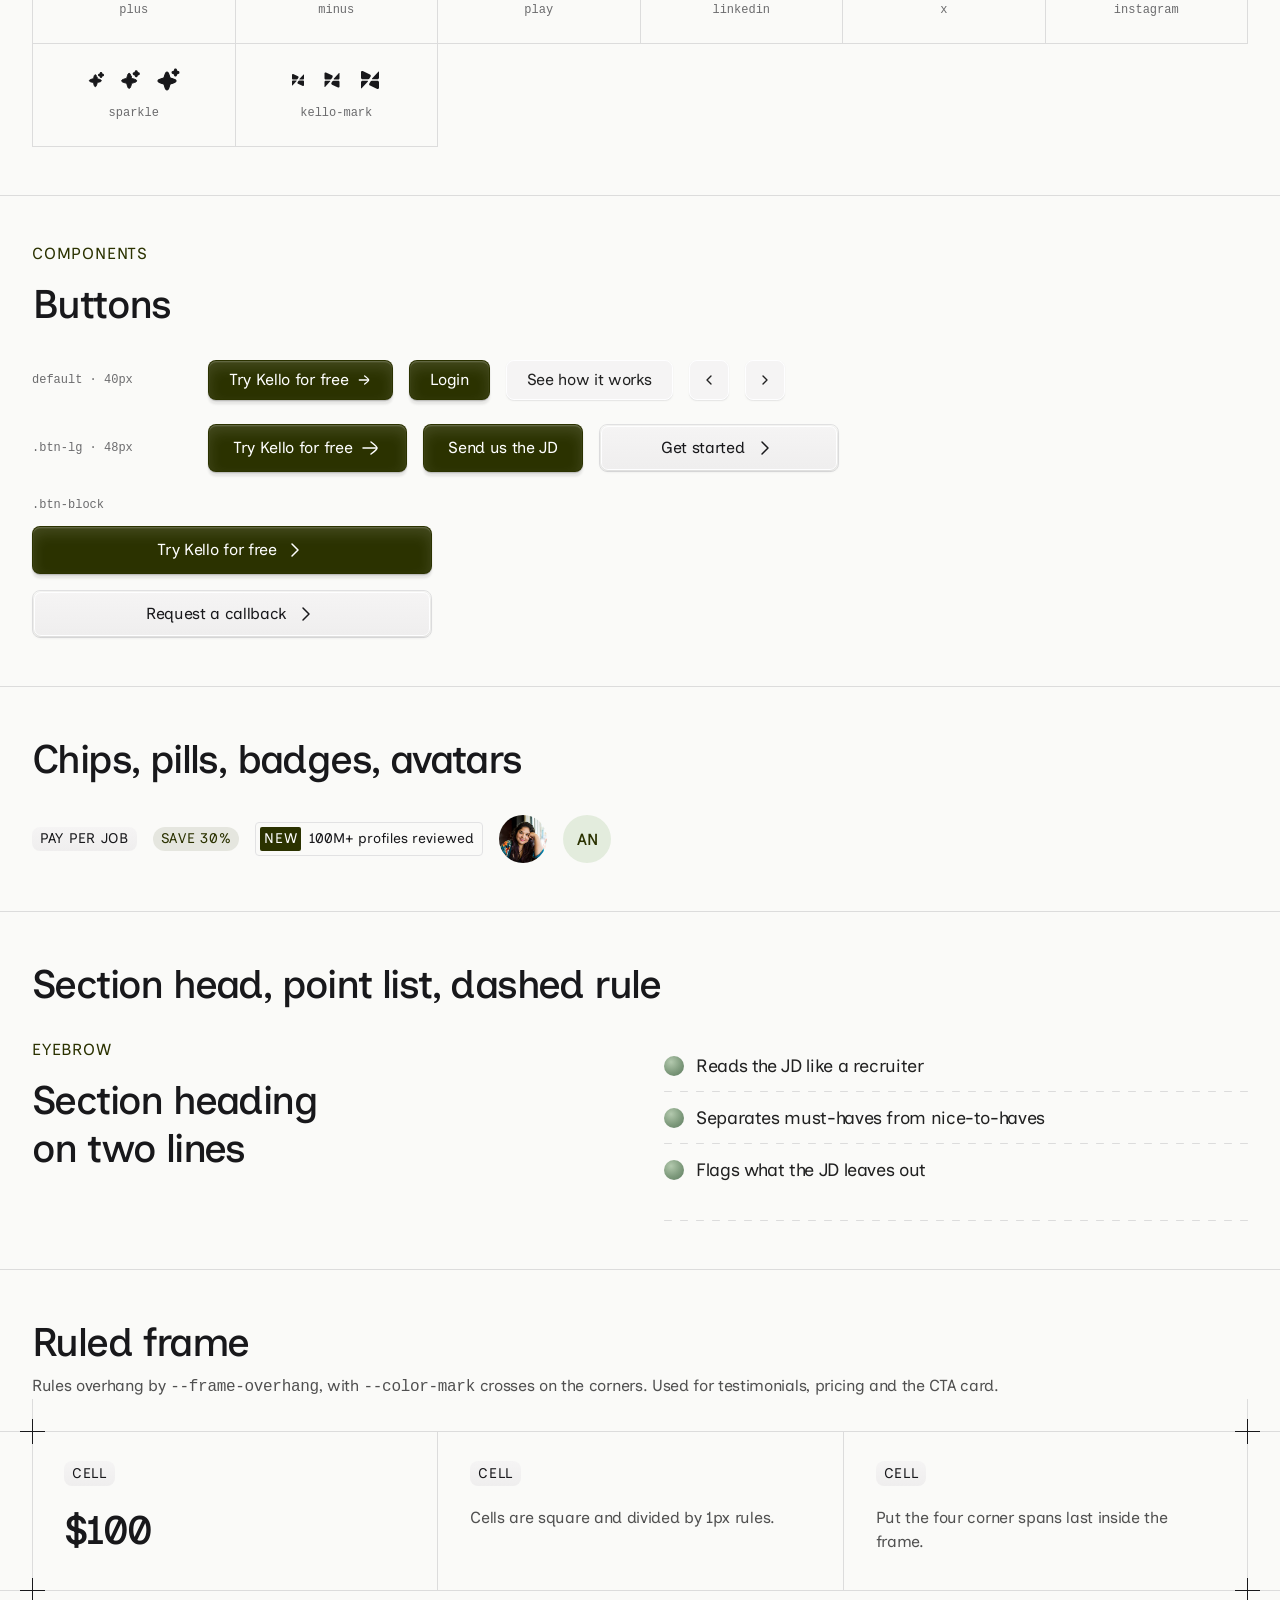
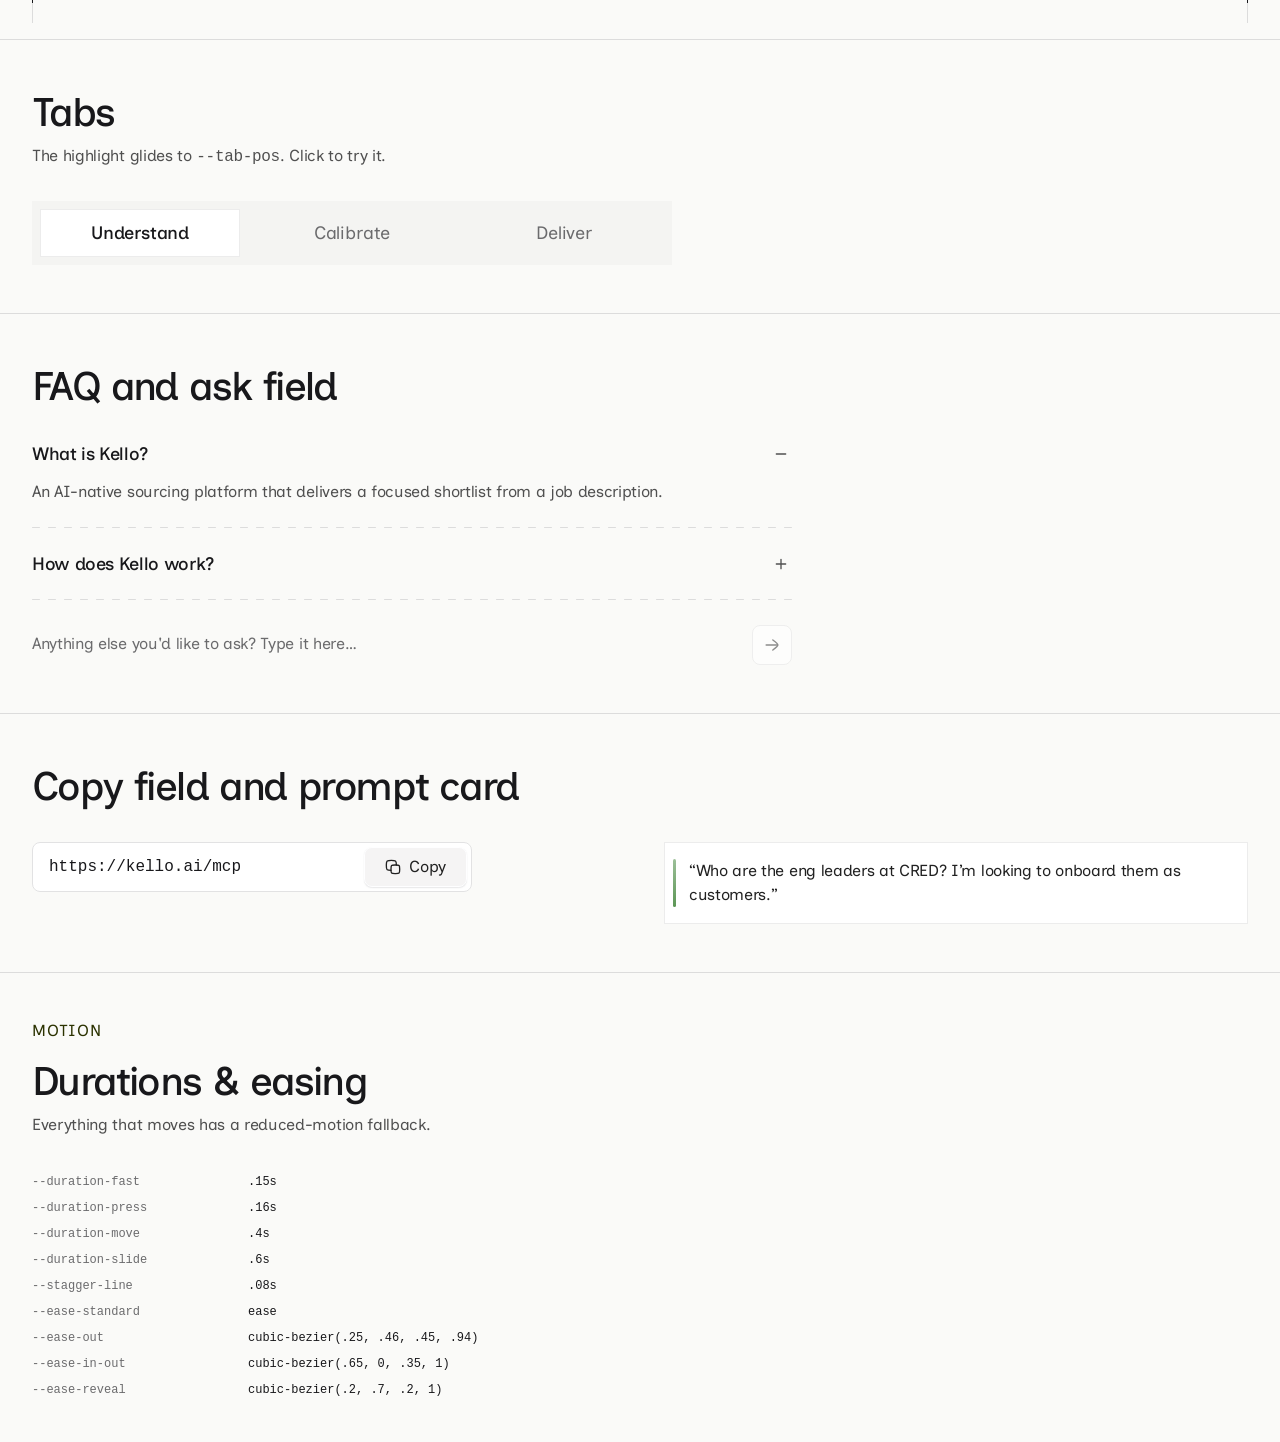
==== commit 74772730: "Flag illustrative content; add a back link to the design system - concept bar: "Content is illustrat" ====
--- a/design-system.html
+++ b/design-system.html
@@ -14,7 +14,8 @@
 <link rel="stylesheet" href="styles/components.css">
 <style>
   /* style-guide layout only; everything it shows comes from the shared CSS */
-  .ds-top{padding:var(--space-16) 0 var(--space-10);}
+  .ds-top{padding:var(--space-8) 0 var(--space-10);}
+  .ds-back{margin-bottom:var(--space-12);}
   .ds-top p{margin-top:var(--space-4);max-width:720px;}
   .ds-nav{display:flex;flex-wrap:wrap;gap:var(--space-2);margin-top:var(--space-8);}
   .ds-nav a{padding:var(--space-1) var(--space-3);border:1px solid var(--color-border);border-radius:var(--radius-full);font-size:var(--text-small-size);line-height:var(--text-small-lh);color:var(--color-text-secondary);background:var(--color-bg-raised);}
@@ -54,6 +55,7 @@
 
 <div class="wrap">
   <header class="ds-top">
+    <a class="btn btn-secondary ds-back" href="index.html" id="ds-back"><svg class="icon icon-sm" aria-hidden="true"><use href="#i-chevron-left"/></svg>Back to site</a>
     <div class="eyebrow">Kello.ai</div>
     <h1 class="t-display">Design system</h1>
     <p class="t-lead">A live reference built from <code>styles/tokens.css</code>, <code>base.css</code>, <code>components.css</code> and <code>scripts/icons.js</code>. Values below are read from the CSS at load, so this page always matches the site. How and when to use each piece is in <code>DESIGN.md</code>; new pages start from <code>page-template.html</code>.</p>
@@ -270,6 +272,15 @@
 <script src="scripts/site.js"></script>
 <script>
 (function(){
+  // back link: return to wherever the visitor came from on this site (keeps
+  // their scroll position); opened directly, it goes to the landing page
+  const back = document.getElementById('ds-back');
+  back.addEventListener('click', e=>{
+    let sameSite = false;
+    try { sameSite = document.referrer && new URL(document.referrer).origin === location.origin; } catch (err) {}
+    if (sameSite && history.length > 1) { e.preventDefault(); history.back(); }
+  });
+
   const root = getComputedStyle(document.documentElement);
   const val = t => root.getPropertyValue(t).trim();
   const el = (tag, cls, html) => { const e = document.createElement(tag); if (cls) e.className = cls; if (html != null) e.innerHTML = html; return e; };
--- a/styles/components.css
+++ b/styles/components.css
@@ -159,6 +159,17 @@
   background:radial-gradient(circle at 35% 30%, #b3c9ae 0%, #7f9b7d 55%, #5d7a5f 100%);
 }
 
+/* ---- Sample tag: marks illustrative or placeholder content ----------------
+   <span class="sample-tag">Sample</span> */
+.sample-tag{
+  display:inline-block;
+  padding:var(--space-1) var(--space-2);
+  border-radius:var(--radius-sm);
+  background:var(--sage-100);color:var(--color-text-brand);
+  font-size:var(--text-tag-size);line-height:var(--text-tag-lh);font-weight:var(--weight-medium);letter-spacing:var(--tracking-caps);text-transform:uppercase;
+  white-space:nowrap;
+}
+
 /* ---- Copy field -----------------------------------------------------------
    A value to paste somewhere else (a URL, a key) with a copy button.
    <div class="copy-field"><code id="x">..</code>
@@ -179,6 +190,9 @@
   overflow-x:auto;white-space:nowrap;
 }
 .copy-field .btn{flex-shrink:0;}
+/* sits inside the field, so no lift: hover only shades the fill */
+.copy-field .btn:hover,
+.copy-field .btn:active{transform:none;}
 .copy-field .btn.is-copied{color:var(--color-text-brand);}
 
 /* ---- Prompt card: an example of something to ask, with an accent bar ------
